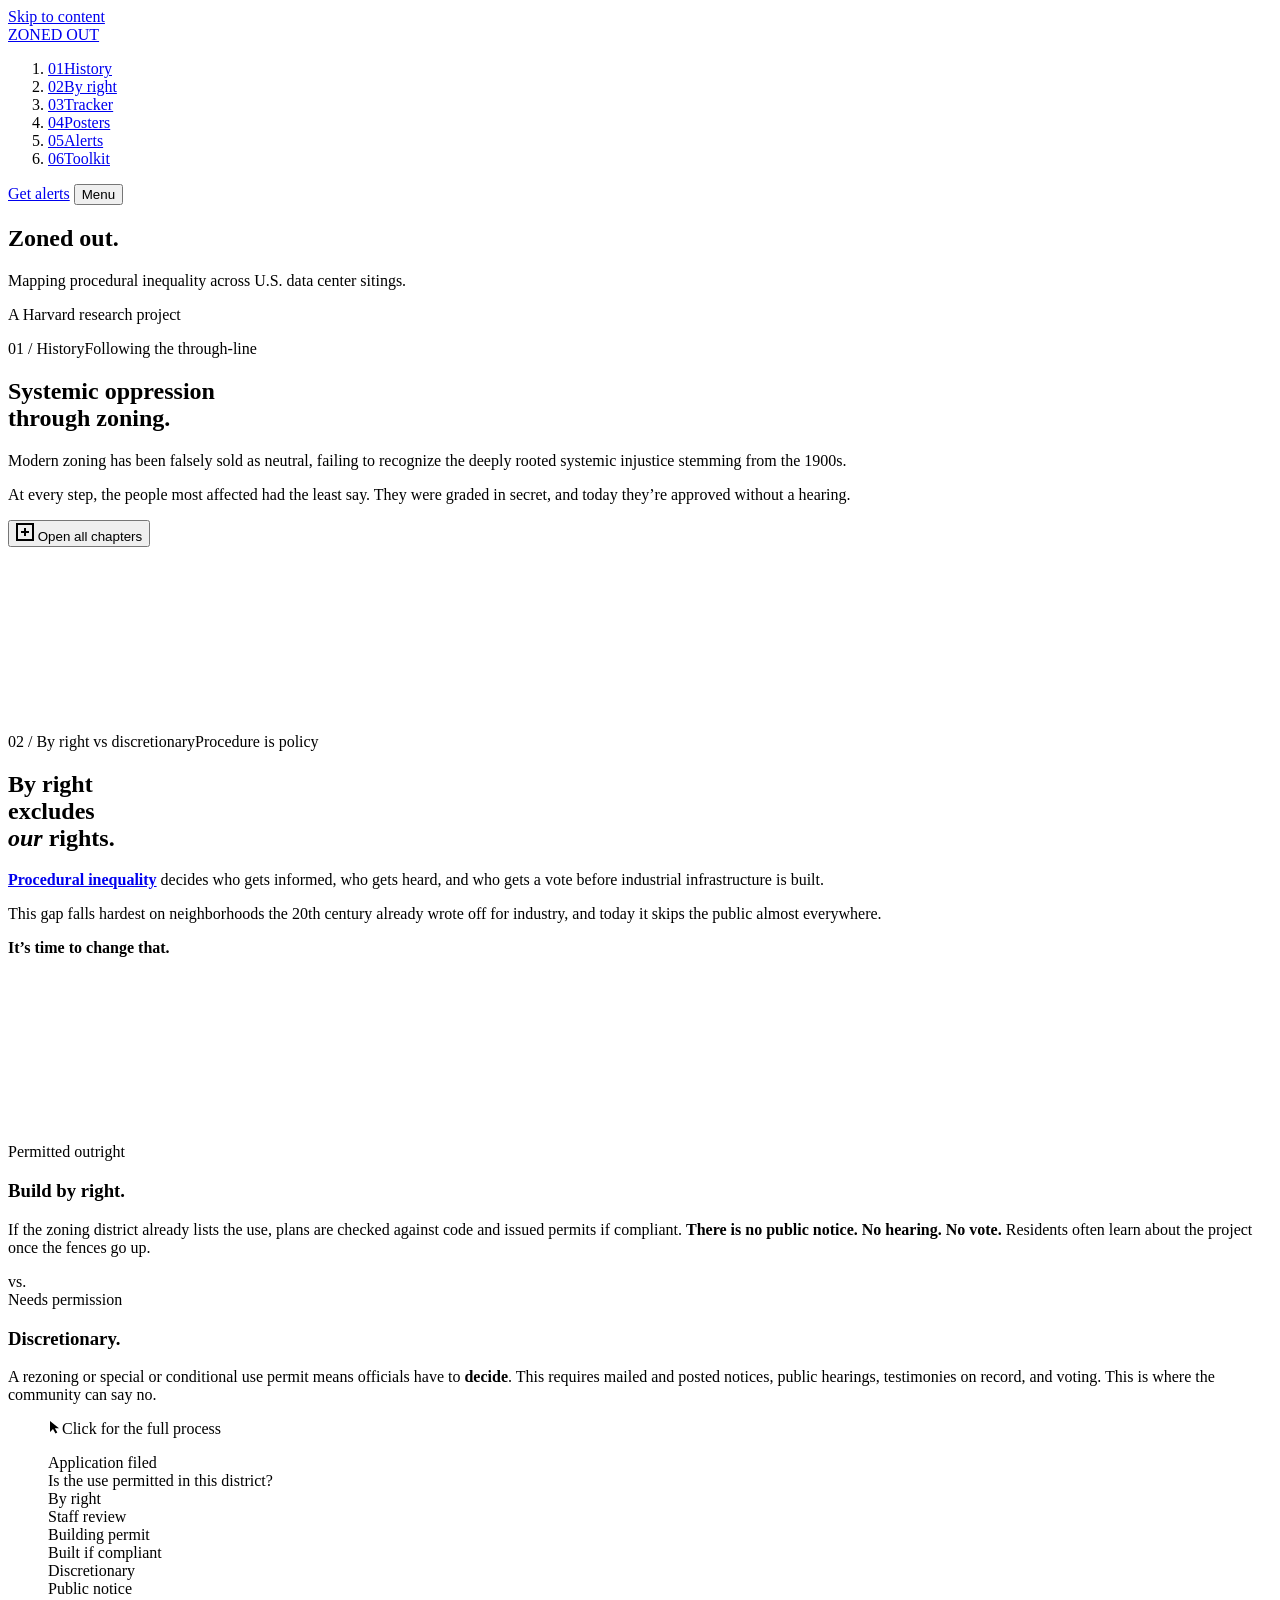
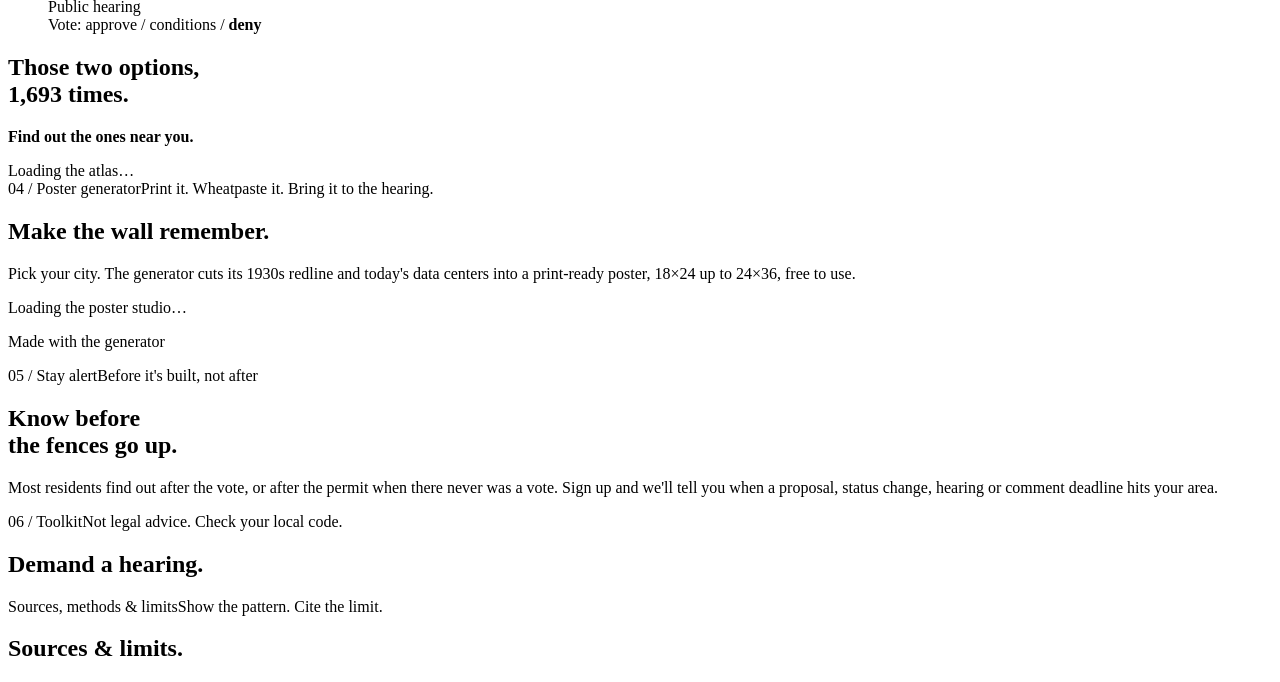
==== index.html @ a3859e64 "Tracker redesign, section 02 diagram, bridge and halftone transitions Co-Authored-By: Claude Opus 5." ====
<!doctype html>
<html lang="en">
<head>
  <meta charset="utf-8" />
  <meta name="viewport" content="width=device-width, initial-scale=1, viewport-fit=cover" />
  <title>Zoned Out</title>
  <meta name="description" content="How segregation-era zoning and redlining set up the neighborhoods now targeted for data centers — and the tools to see proposals early, make posters, get alerts, and demand a public hearing." />
  <meta name="theme-color" content="#11110f" />
  <link rel="icon" href="data:image/svg+xml,%3Csvg xmlns='http://www.w3.org/2000/svg' viewBox='0 0 32 32'%3E%3Crect width='32' height='32' fill='%2311110f'/%3E%3Cpath d='M6 22 L13 9 L19 18 L26 7' stroke='%23e33f25' stroke-width='4' fill='none'/%3E%3C/svg%3E" />
  <link rel="preconnect" href="https://fonts.googleapis.com" />
  <link rel="preconnect" href="https://fonts.gstatic.com" crossorigin />
  <link href="https://fonts.googleapis.com/css2?family=Archivo:wdth,wght@62..125,400..900&family=Archivo+Black&family=IBM+Plex+Mono:wght@400;600&family=Source+Serif+4:ital,opsz,wght@0,8..60,400..700;1,8..60,400..600&display=swap" rel="stylesheet" />
  <link rel="preload" href="/zoned-out/fonts/DirtyStains.ttf" as="font" type="font/ttf" crossorigin />
  <script type="module" crossorigin src="/zoned-out/assets/index-DYOeuRIn.js"></script>
  <link rel="stylesheet" crossorigin href="/zoned-out/assets/index-E0rkdzXY.css">
</head>
<body>
  <a class="skip" href="#main">Skip to content</a>

  <header class="nav" id="nav">
    <div class="wrap">
      <a class="mark" href="#top">ZONED OUT</a>
      <ol id="nav-links">
        <li><a href="#history"><span>01</span>History</a></li>
        <li><a href="#byright"><span>02</span>By right</a></li>
        <li><a href="#tracker"><span>03</span>Tracker</a></li>
        <li><a href="#posters"><span>04</span>Posters</a></li>
        <li><a href="#alerts"><span>05</span>Alerts</a></li>
        <li><a href="#toolkit"><span>06</span>Toolkit</a></li>
      </ol>
      <a class="btn btn-primary btn-sm" href="#alerts">Get alerts</a>
      <button class="btn btn-sm nav-toggle" id="nav-toggle" aria-expanded="false" aria-controls="nav-links">Menu</button>
    </div>
    <div class="progress" id="progress" aria-hidden="true"></div>
  </header>

  <main id="main">

    <!-- ============================================================ 00 COVER -->
    <section id="top" class="cover grain" aria-labelledby="cover-title">
      <div class="cover-collage" id="cover-collage" aria-hidden="true"></div>
      <div class="wrap cover-inner">
        <div class="cover-head">
          <h1 id="cover-title" class="campaign cover-title">Zoned out.</h1>
          <div class="cover-sub">
            <p class="label cover-kicker">Mapping procedural inequality across U.S. data center sitings.</p>
            <p class="label cover-credit">A Harvard research project</p>
          </div>
        </div>
      </div>
    </section>

    <!-- ========================================================== 01 HISTORY -->
    <section id="history" aria-labelledby="history-title">
      <div class="on-ink history-intro block grain">
        <div class="wrap">
          <div class="sec-head"><span class="label">01 / History</span><span class="label">Following the through-line</span></div>
          <div class="grid">
            <h2 id="history-title" class="display d-lg c-7">Systemic oppression<br />through zoning.</h2>
            <div class="c-7 prose history-lede">
              <p>Modern zoning has been falsely sold as neutral, failing to recognize the deeply rooted systemic injustice stemming from the 1900s.</p>
              <p>At every step, the people most affected had the least say. They were graded in secret, and today they’re approved without a hearing.</p>
              <button class="btn btn-acid" id="ch-all" aria-pressed="false">
                <svg class="ch-all-icon" width="18" height="18" viewBox="0 0 18 18" aria-hidden="true"><rect x="1" y="1" width="16" height="16" fill="none" stroke="currentColor" stroke-width="2"/><path class="v" d="M9 5v8" stroke="currentColor" stroke-width="2"/><path d="M5 9h8" stroke="currentColor" stroke-width="2"/></svg>
                <span class="ch-all-label">Open all chapters</span>
              </button>
            </div>
            <figure class="c-5 intro-photo taped" aria-labelledby="intro-photo-cap">
              <span class="clip-print"><canvas aria-hidden="true"></canvas></span>
              <figcaption id="intro-photo-cap"></figcaption>
            </figure>
          </div>
        </div>
      </div>
      <div id="chapters"></div>
    </section>

    <!-- ========================================================= 02 BY RIGHT -->
    <section id="byright" class="on-paper block" aria-labelledby="byright-title">
      <div class="wrap">
        <div class="sec-head"><span class="label">02 / By right vs discretionary</span><span class="label">Procedure is policy</span></div>
        <div class="grid byright-head">
          <div class="c-7 byright-head-text">
            <h2 id="byright-title" class="display d-lg reveal">By right<br />excludes<br /><em class="u-red">our</em> rights.</h2>
            <div class="thesis reveal">
              <p class="lede"><a class="xlink" href="https://en.wikipedia.org/wiki/Environmental_justice#Definitions" target="_blank" rel="noopener"><b>Procedural inequality</b></a> decides who gets informed, who gets heard, and who gets a vote before industrial infrastructure is built.</p>
              <p class="lede">This gap falls hardest on neighborhoods the 20th century already wrote off for industry, and today it skips the public almost everywhere.</p>
              <p class="lede"><b>It’s time to change that.</b></p>
            </div>
          </div>
          <figure class="c-5 intro-photo taped" aria-labelledby="byright-photo-cap">
            <span class="clip-print"><canvas aria-hidden="true"></canvas></span>
            <figcaption id="byright-photo-cap"></figcaption>
          </figure>
        </div>

        <div class="defs">
          <article class="c-6 def reveal">
            <span class="tag solid-red">Permitted outright</span>
            <h3 class="display d-md">Build by right.</h3>
            <p>If the zoning district already lists the use, plans are checked against code and issued permits if compliant. <b>There is no public notice. No hearing. No vote.</b> Residents often learn about the project once the fences go up.</p>
          </article>
          <span class="def-vs" aria-hidden="true">vs.</span>
          <article class="c-6 def reveal">
            <span class="tag solid-cobalt">Needs permission</span>
            <h3 class="display d-md">Discretionary.</h3>
            <p>A rezoning or special or conditional use permit means officials have to <b>decide</b>. This requires mailed and posted notices, public hearings, testimonies on record, and voting. This is where the community can say no.</p>
          </article>
        </div>

        <div class="grid byright-stats" id="byright-stats">
          <!-- filled by sections/byright -->
        </div>

        <figure class="pathway reveal">
          <div class="pathway-flow">
            <p class="pw-hint" aria-hidden="true"><svg width="14" height="14" viewBox="0 0 14 14"><path d="M2 1 L2 12 L5 9 L7.5 13.5 L9.3 12.6 L6.9 8.2 L11 8.2 Z" fill="currentColor"/></svg>Click for the full process</p>
            <div class="pw-node">Application filed</div>
            <div class="pw-arrow" aria-hidden="true"></div>
            <div class="pw-node pw-q">Is the use permitted in this district?</div>
            <div class="pw-split">
              <div class="pw-branch pw-yes" role="button" tabindex="0" data-path="byright" aria-expanded="false" aria-controls="pw-detail">
                <span class="label">By right</span>
                <div class="pw-node">Staff review</div>
                <div class="pw-node">Building permit</div>
                <div class="pw-node">Built if compliant</div>
              </div>
              <div class="pw-branch pw-no" role="button" tabindex="0" data-path="discretionary" aria-expanded="false" aria-controls="pw-detail">
                <span class="label">Discretionary</span>
                <div class="pw-node">Public notice</div>
                <div class="pw-node">Public hearing</div>
                <div class="pw-node">Vote: approve / conditions / <b>deny</b></div>
              </div>
            </div>
          </div>
          <div class="pw-detail" id="pw-detail" aria-live="polite"><div class="pw-detail-inner"></div></div>
        </figure>


      </div>
      <div class="ht-fade" aria-hidden="true"></div>
    </section>

    <!-- ========================================================== 03 TRACKER -->
    <section id="tracker" class="on-ink" aria-labelledby="tracker-title">
      <div class="wrap bridge reveal">
        <h2 id="tracker-title" class="display bridge-line">Those two options,<br /><span class="bridge-n" data-sites-count>1,693</span> times.</h2>
        <p class="bridge-sub"><b>Find out the ones near you.</b></p>
        <span class="bridge-arrow" aria-hidden="true"></span>
      </div>
      <div id="atlas" class="atlas" data-lazy="atlas">
        <div class="atlas-loading label">Loading the atlas…</div>
      </div>
    </section>

    <!-- ========================================================== 04 POSTERS -->
    <section id="posters" class="on-vermilion grain" aria-labelledby="posters-title">
      <div class="wrap block posters-head">
        <div class="sec-head"><span class="label">04 / Poster generator</span><span class="label">Print it. Wheatpaste it. Bring it to the hearing.</span></div>
        <div class="grid">
          <h2 id="posters-title" class="campaign d-camp c-8">Make the wall remember.</h2>
          <p class="c-4 lede">Pick your city. The generator cuts its 1930s redline and today's data centers into a print-ready poster, 18×24 up to 24×36, free to use.</p>
        </div>
      </div>
      <div id="studio" class="studio" data-lazy="posters">
        <div class="wrap label">Loading the poster studio…</div>
      </div>
      <div class="wrap gallery-wrap">
        <p class="label">Made with the generator</p>
        <div class="gallery" id="gallery"></div>
      </div>
    </section>

    <!-- =========================================================== 05 ALERTS -->
    <section id="alerts" class="on-paper block" aria-labelledby="alerts-title">
      <div class="wrap">
        <div class="sec-head"><span class="label">05 / Stay alert</span><span class="label">Before it's built, not after</span></div>
        <div class="grid">
          <h2 id="alerts-title" class="display d-xl c-8">Know before<br />the fences go up.</h2>
          <p class="c-4 lede">Most residents find out after the vote, or after the permit when there never was a vote. Sign up and we'll tell you when a proposal, status change, hearing or comment deadline hits your area.</p>
        </div>
        <div class="grid alerts-grid">
          <div class="c-5">
            <form id="alert-form" class="alert-form" novalidate aria-labelledby="alert-form-title"></form>
          </div>
          <div class="c-7">
            <div id="watch" class="watch"></div>
          </div>
        </div>
      </div>
    </section>

    <!-- ========================================================== 06 TOOLKIT -->
    <section id="toolkit" class="on-ink block grain" aria-labelledby="toolkit-title">
      <div class="wrap">
        <div class="sec-head"><span class="label">06 / Toolkit</span><span class="label">Not legal advice. Check your local code.</span></div>
        <h2 id="toolkit-title" class="display d-xl">Demand a hearing.</h2>
        <div id="toolkit-body"></div>
      </div>
    </section>

  </main>

  <!-- ============================================================= SOURCES -->
  <footer id="sources" class="on-paper block sources" aria-labelledby="sources-title">
    <div class="wrap">
      <div class="sec-head"><span class="label">Sources, methods &amp; limits</span><span class="label">Show the pattern. Cite the limit.</span></div>
      <h2 id="sources-title" class="display d-lg">Sources &amp; limits.</h2>
      <div id="sources-body"></div>
    </div>
  </footer>

</body>
</html>
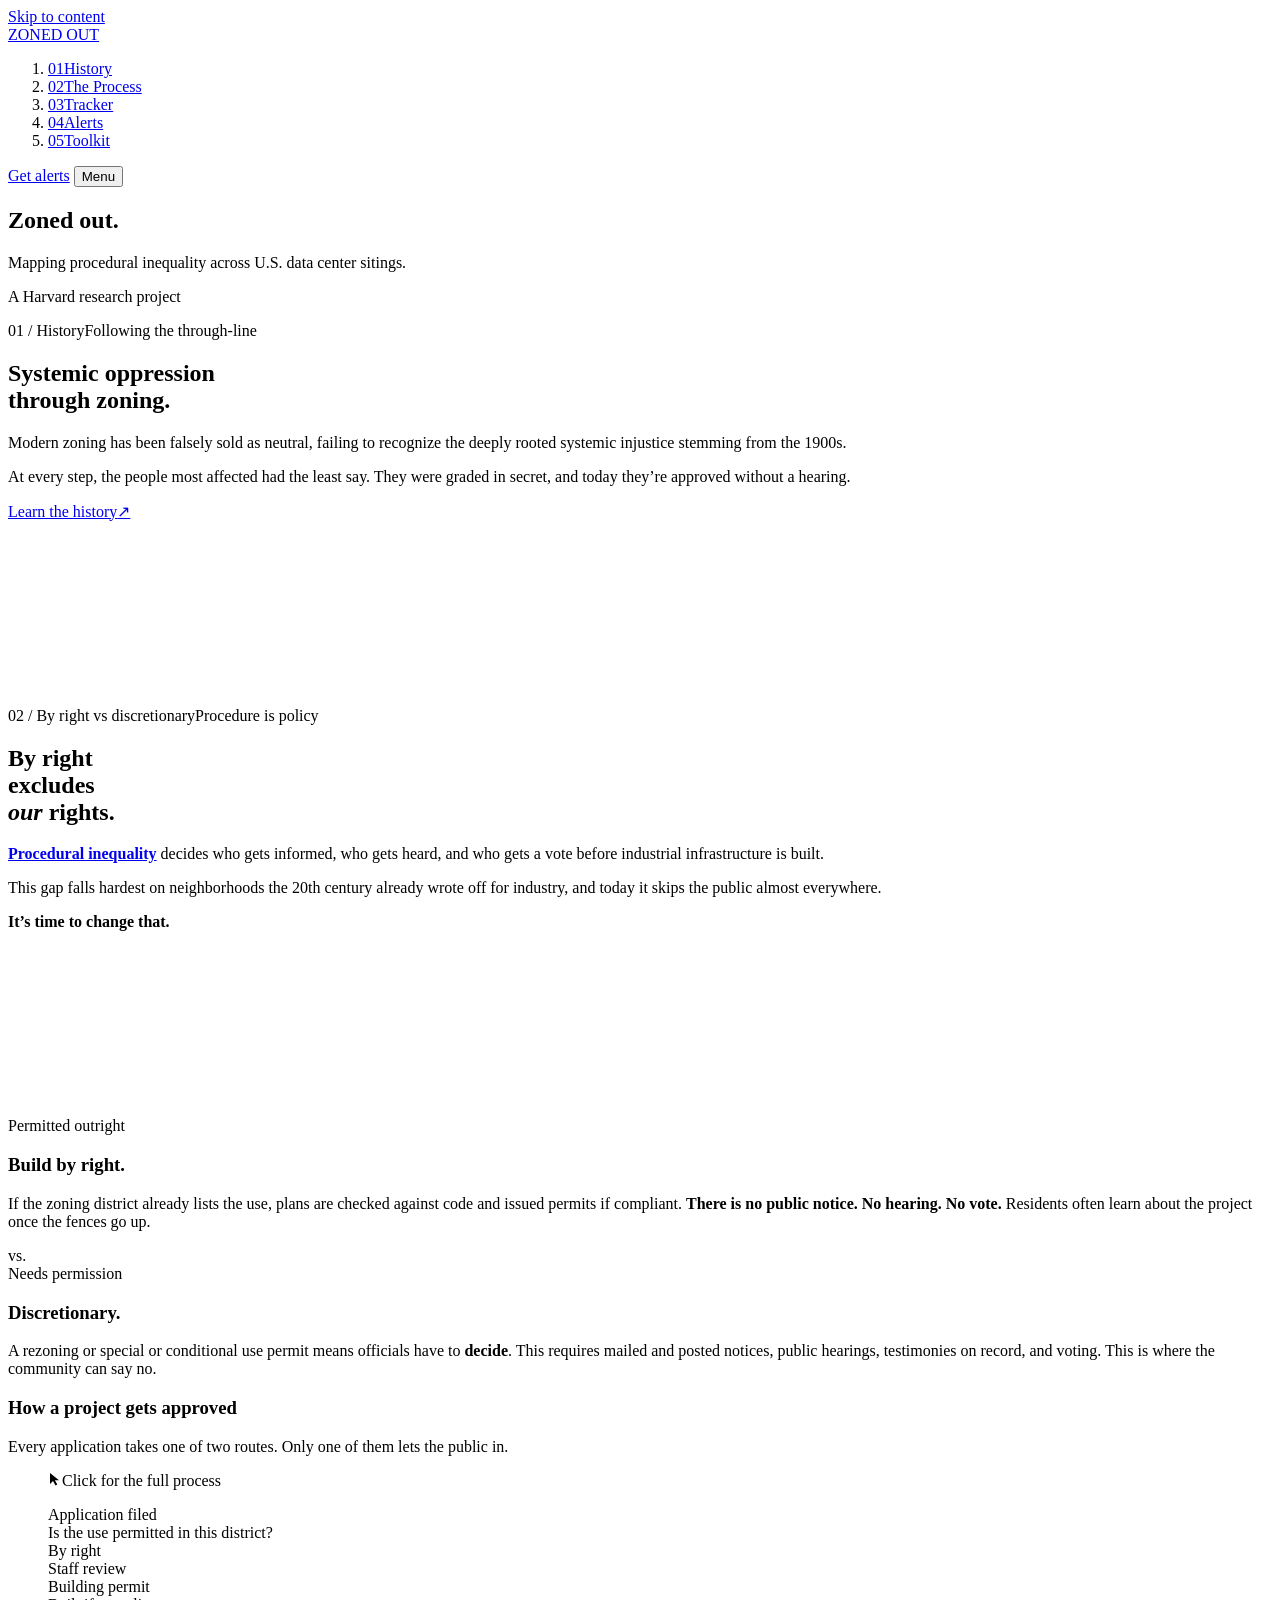
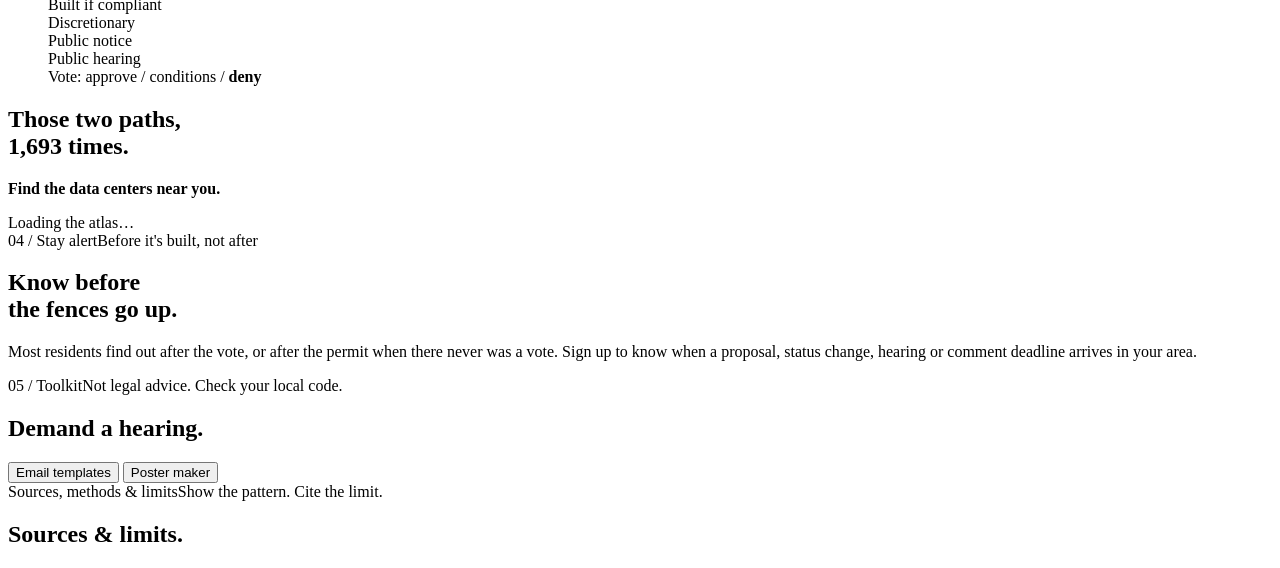
==== commit 0b851092: "History page, merged tracker marks, Voices clips, toolkit and alerts redesign Co-Authored-By: Claude" ====
--- a/index.html
+++ b/index.html
@@ -11,8 +11,10 @@
   <link rel="preconnect" href="https://fonts.gstatic.com" crossorigin />
   <link href="https://fonts.googleapis.com/css2?family=Archivo:wdth,wght@62..125,400..900&family=Archivo+Black&family=IBM+Plex+Mono:wght@400;600&family=Source+Serif+4:ital,opsz,wght@0,8..60,400..700;1,8..60,400..600&display=swap" rel="stylesheet" />
   <link rel="preload" href="/zoned-out/fonts/DirtyStains.ttf" as="font" type="font/ttf" crossorigin />
-  <script type="module" crossorigin src="/zoned-out/assets/index-DYOeuRIn.js"></script>
-  <link rel="stylesheet" crossorigin href="/zoned-out/assets/index-E0rkdzXY.css">
+  <script type="module" crossorigin src="/zoned-out/assets/main-DTeBxp67.js"></script>
+  <link rel="modulepreload" crossorigin href="/zoned-out/assets/sections-0dlh3HCY.js">
+  <link rel="modulepreload" crossorigin href="/zoned-out/assets/reveal-BGnDgJKr.js">
+  <link rel="stylesheet" crossorigin href="/zoned-out/assets/sections-DNt6pcZ4.css">
 </head>
 <body>
   <a class="skip" href="#main">Skip to content</a>
@@ -21,14 +23,13 @@
     <div class="wrap">
       <a class="mark" href="#top">ZONED OUT</a>
       <ol id="nav-links">
-        <li><a href="#history"><span>01</span>History</a></li>
-        <li><a href="#byright"><span>02</span>By right</a></li>
+        <li><a href="history.html" data-spy="history"><span>01</span>History</a></li>
+        <li><a href="#byright"><span>02</span>The Process</a></li>
         <li><a href="#tracker"><span>03</span>Tracker</a></li>
-        <li><a href="#posters"><span>04</span>Posters</a></li>
-        <li><a href="#alerts"><span>05</span>Alerts</a></li>
-        <li><a href="#toolkit"><span>06</span>Toolkit</a></li>
+        <li><a href="#alerts"><span>04</span>Alerts</a></li>
+        <li><a href="#toolkit"><span>05</span>Toolkit</a></li>
       </ol>
-      <a class="btn btn-primary btn-sm" href="#alerts">Get alerts</a>
+      <a class="btn btn-primary btn-sm" href="#alerts" data-open-alerts>Get alerts</a>
       <button class="btn btn-sm nav-toggle" id="nav-toggle" aria-expanded="false" aria-controls="nav-links">Menu</button>
     </div>
     <div class="progress" id="progress" aria-hidden="true"></div>
@@ -60,10 +61,7 @@
             <div class="c-7 prose history-lede">
               <p>Modern zoning has been falsely sold as neutral, failing to recognize the deeply rooted systemic injustice stemming from the 1900s.</p>
               <p>At every step, the people most affected had the least say. They were graded in secret, and today they’re approved without a hearing.</p>
-              <button class="btn btn-acid" id="ch-all" aria-pressed="false">
-                <svg class="ch-all-icon" width="18" height="18" viewBox="0 0 18 18" aria-hidden="true"><rect x="1" y="1" width="16" height="16" fill="none" stroke="currentColor" stroke-width="2"/><path class="v" d="M9 5v8" stroke="currentColor" stroke-width="2"/><path d="M5 9h8" stroke="currentColor" stroke-width="2"/></svg>
-                <span class="ch-all-label">Open all chapters</span>
-              </button>
+<a class="btn btn-acid hist-cta" href="history.html">Learn the history<span class="hist-arrow" aria-hidden="true">↗</span></a>
             </div>
             <figure class="c-5 intro-photo taped" aria-labelledby="intro-photo-cap">
               <span class="clip-print"><canvas aria-hidden="true"></canvas></span>
@@ -72,7 +70,6 @@
           </div>
         </div>
       </div>
-      <div id="chapters"></div>
     </section>
 
     <!-- ========================================================= 02 BY RIGHT -->
@@ -108,10 +105,11 @@
           </article>
         </div>
 
-        <div class="grid byright-stats" id="byright-stats">
-          <!-- filled by sections/byright -->
-        </div>
-
+
+        <header class="pw-head reveal">
+          <h3 class="pw-sticker">How a project gets approved</h3>
+          <p class="lede">Every application takes one of two routes. Only one of them lets the public in.</p>
+        </header>
         <figure class="pathway reveal">
           <div class="pathway-flow">
             <p class="pw-hint" aria-hidden="true"><svg width="14" height="14" viewBox="0 0 14 14"><path d="M2 1 L2 12 L5 9 L7.5 13.5 L9.3 12.6 L6.9 8.2 L11 8.2 Z" fill="currentColor"/></svg>Click for the full process</p>
@@ -136,6 +134,10 @@
           <div class="pw-detail" id="pw-detail" aria-live="polite"><div class="pw-detail-inner"></div></div>
         </figure>
 
+        <div class="grid byright-stats" id="byright-stats">
+          <!-- filled by sections/byright -->
+        </div>
+
 
       </div>
       <div class="ht-fade" aria-hidden="true"></div>
@@ -144,8 +146,8 @@
     <!-- ========================================================== 03 TRACKER -->
     <section id="tracker" class="on-ink" aria-labelledby="tracker-title">
       <div class="wrap bridge reveal">
-        <h2 id="tracker-title" class="display bridge-line">Those two options,<br /><span class="bridge-n" data-sites-count>1,693</span> times.</h2>
-        <p class="bridge-sub"><b>Find out the ones near you.</b></p>
+        <h2 id="tracker-title" class="display bridge-line">Those two paths,<br /><span class="bridge-n" data-sites-count>1,693</span> times.</h2>
+        <p class="bridge-sub"><b>Find the data centers near you.</b></p>
         <span class="bridge-arrow" aria-hidden="true"></span>
       </div>
       <div id="atlas" class="atlas" data-lazy="atlas">
@@ -153,50 +155,54 @@
       </div>
     </section>
 
-    <!-- ========================================================== 04 POSTERS -->
-    <section id="posters" class="on-vermilion grain" aria-labelledby="posters-title">
-      <div class="wrap block posters-head">
-        <div class="sec-head"><span class="label">04 / Poster generator</span><span class="label">Print it. Wheatpaste it. Bring it to the hearing.</span></div>
-        <div class="grid">
-          <h2 id="posters-title" class="campaign d-camp c-8">Make the wall remember.</h2>
-          <p class="c-4 lede">Pick your city. The generator cuts its 1930s redline and today's data centers into a print-ready poster, 18×24 up to 24×36, free to use.</p>
-        </div>
-      </div>
-      <div id="studio" class="studio" data-lazy="posters">
-        <div class="wrap label">Loading the poster studio…</div>
-      </div>
-      <div class="wrap gallery-wrap">
-        <p class="label">Made with the generator</p>
-        <div class="gallery" id="gallery"></div>
-      </div>
-    </section>
-
-    <!-- =========================================================== 05 ALERTS -->
+    <!-- =========================================================== 04 ALERTS -->
     <section id="alerts" class="on-paper block" aria-labelledby="alerts-title">
       <div class="wrap">
-        <div class="sec-head"><span class="label">05 / Stay alert</span><span class="label">Before it's built, not after</span></div>
+        <div class="sec-head"><span class="label">04 / Stay alert</span><span class="label">Before it's built, not after</span></div>
         <div class="grid">
-          <h2 id="alerts-title" class="display d-xl c-8">Know before<br />the fences go up.</h2>
-          <p class="c-4 lede">Most residents find out after the vote, or after the permit when there never was a vote. Sign up and we'll tell you when a proposal, status change, hearing or comment deadline hits your area.</p>
-        </div>
-        <div class="grid alerts-grid">
-          <div class="c-5">
-            <form id="alert-form" class="alert-form" novalidate aria-labelledby="alert-form-title"></form>
-          </div>
-          <div class="c-7">
-            <div id="watch" class="watch"></div>
-          </div>
-        </div>
-      </div>
-    </section>
-
-    <!-- ========================================================== 06 TOOLKIT -->
+          <h2 id="alerts-title" class="display d-lg c-7">Know before<br />the fences go up.</h2>
+          <p class="c-5 lede alerts-lede">Most residents find out after the vote, or after the permit when there never was a vote. Sign up to know when a proposal, status change, hearing or comment deadline arrives in your area.</p>
+        </div>
+        <div class="alerts-grid">
+          <div id="watch" class="watch"></div>
+        </div>
+        <!-- Contact details only come up when someone asks for alerts. -->
+        <dialog id="alert-dialog" class="alert-dialog" aria-labelledby="alert-form-title">
+          <button type="button" class="dlg-close" data-close-alerts aria-label="Close">×</button>
+          <form id="alert-form" class="alert-form" novalidate></form>
+        </dialog>
+      </div>
+    </section>
+
+    <!-- ========================================================== 05 TOOLKIT -->
     <section id="toolkit" class="on-ink block grain" aria-labelledby="toolkit-title">
       <div class="wrap">
-        <div class="sec-head"><span class="label">06 / Toolkit</span><span class="label">Not legal advice. Check your local code.</span></div>
+        <div class="sec-head"><span class="label">05 / Toolkit</span><span class="label">Not legal advice. Check your local code.</span></div>
         <h2 id="toolkit-title" class="display d-xl">Demand a hearing.</h2>
         <div id="toolkit-body"></div>
-      </div>
+        <div class="tk-switch" role="tablist" aria-label="Toolkit">
+          <button role="tab" id="tk-tab-templates" data-tk="templates" aria-selected="true" aria-controls="tk-templates">Email templates</button>
+          <button role="tab" id="tk-tab-poster" data-tk="poster" aria-selected="false" aria-controls="posters">Poster maker</button>
+        </div>
+        <div id="tk-templates" role="tabpanel" aria-labelledby="tk-tab-templates"></div>
+      </div>
+    <!-- ------------------------------------------- 05b TOOLKIT: POSTERS -->
+      <section id="posters" class="on-vermilion grain" aria-labelledby="posters-title" role="tabpanel" hidden>
+        <div class="wrap block posters-head">
+          <div class="sec-head"><span class="label">05 / Toolkit / Poster generator</span><span class="label">Print it. Wheatpaste it. Bring it to the hearing.</span></div>
+          <div class="grid">
+            <h2 id="posters-title" class="campaign d-camp c-8">Make the wall remember.</h2>
+            <p class="c-4 lede">Pick your city. The generator cuts its 1930s redline and today's data centers into a print-ready poster, 18×24 up to 24×36, free to use.</p>
+          </div>
+        </div>
+        <div id="studio" class="studio" data-lazy="posters">
+          <div class="wrap label">Loading the poster studio…</div>
+        </div>
+        <div class="wrap gallery-wrap">
+          <p class="label">Made with the generator</p>
+          <div class="gallery" id="gallery"></div>
+        </div>
+      </section>
     </section>
 
   </main>
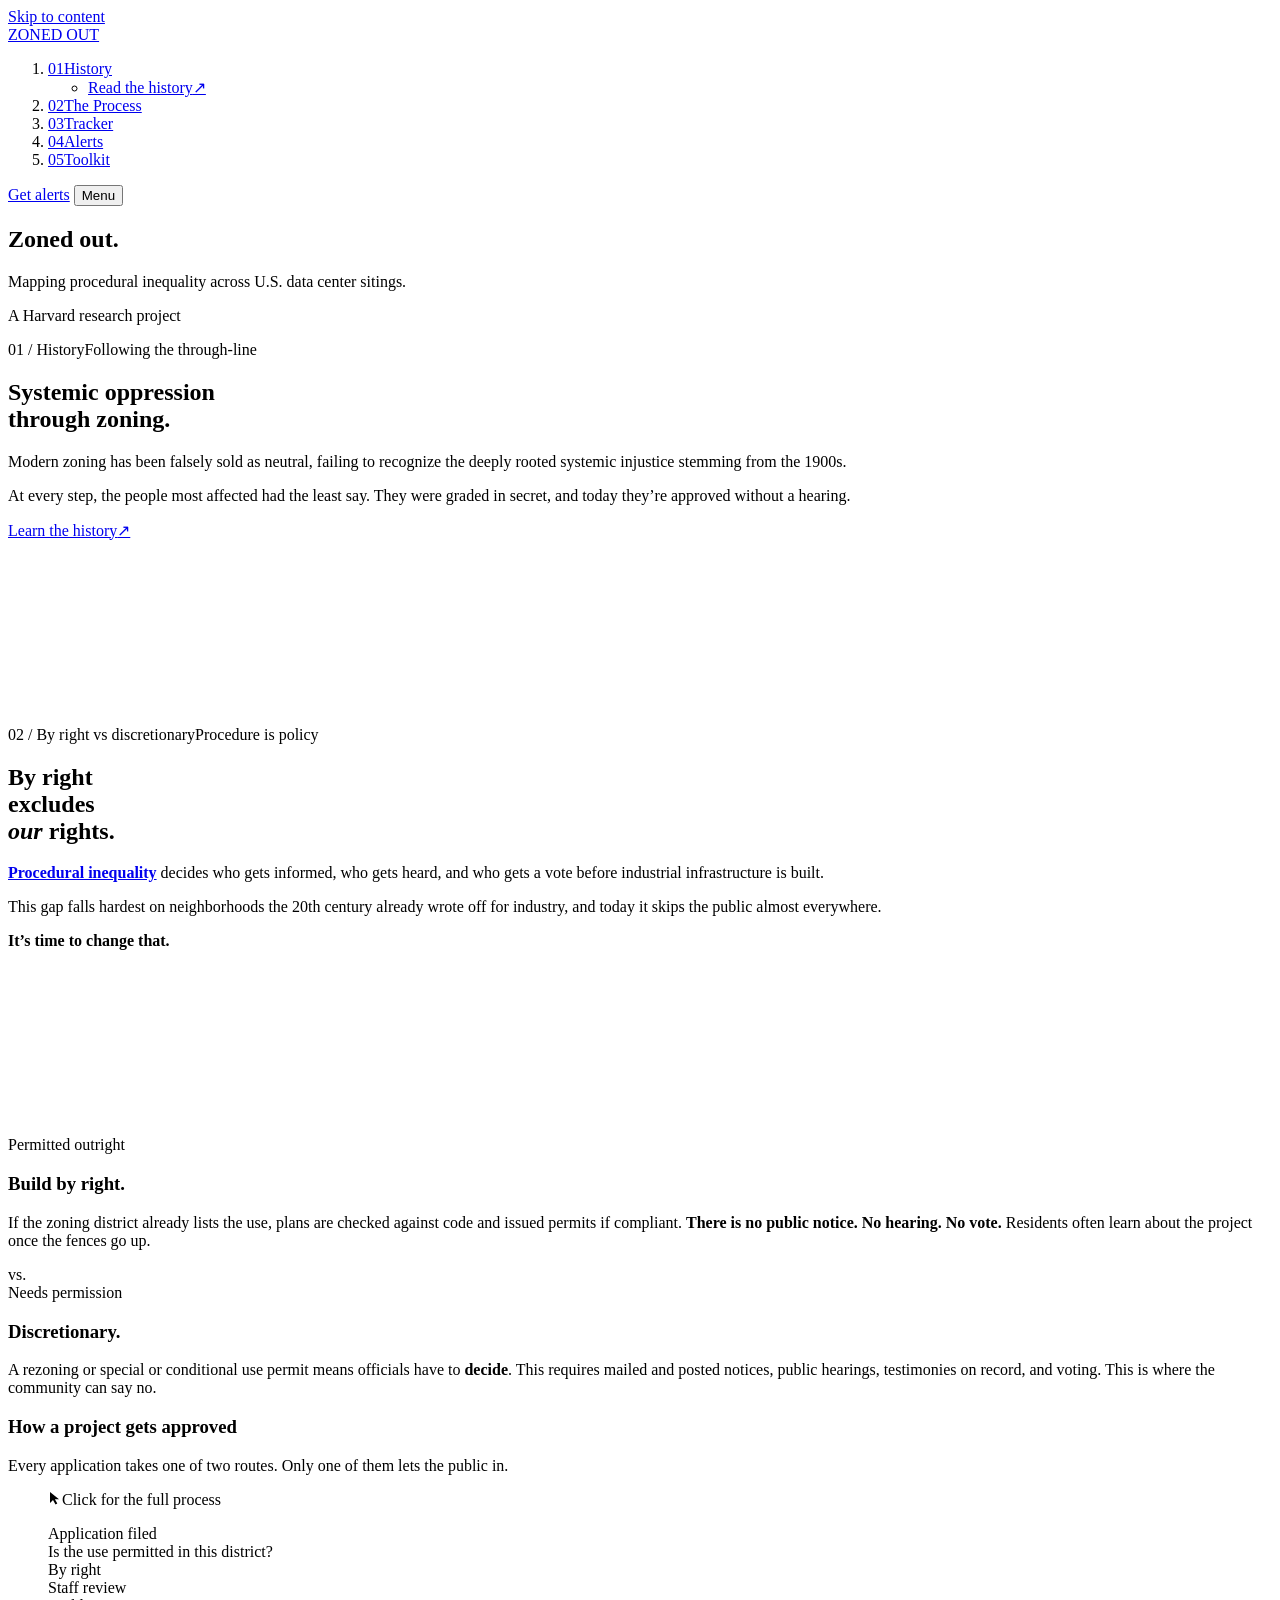
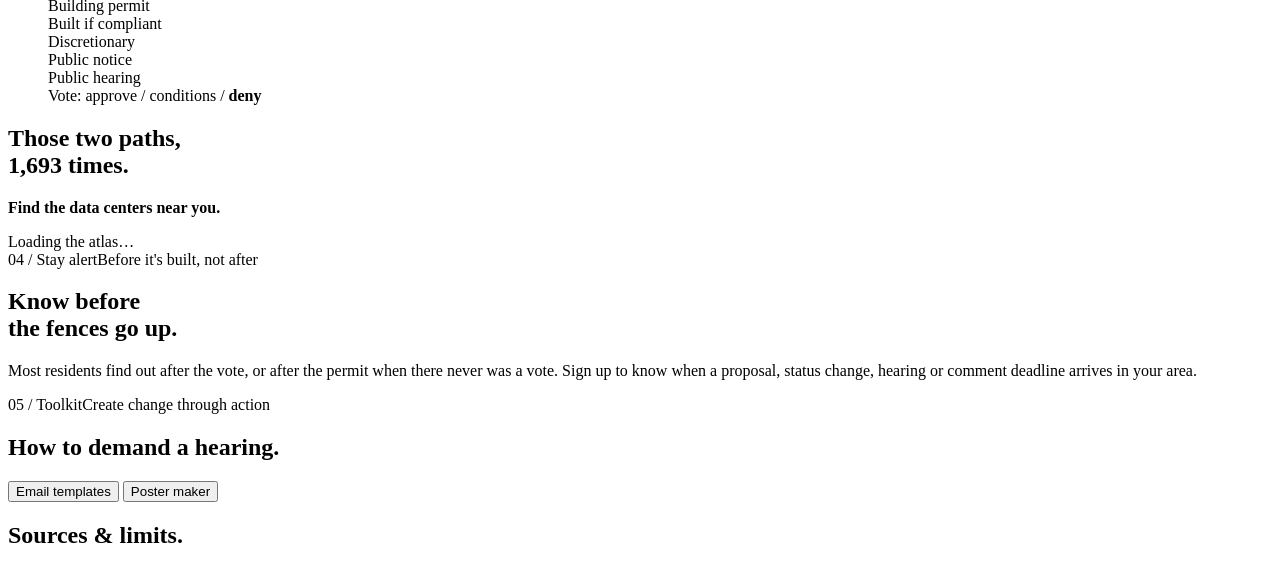
==== commit c8e02c49: "Real watch-list logistics, coded-site fix, toolkit and sources redesign, History nav dropdown Co-Aut" ====
--- a/index.html
+++ b/index.html
@@ -11,10 +11,10 @@
   <link rel="preconnect" href="https://fonts.gstatic.com" crossorigin />
   <link href="https://fonts.googleapis.com/css2?family=Archivo:wdth,wght@62..125,400..900&family=Archivo+Black&family=IBM+Plex+Mono:wght@400;600&family=Source+Serif+4:ital,opsz,wght@0,8..60,400..700;1,8..60,400..600&display=swap" rel="stylesheet" />
   <link rel="preload" href="/zoned-out/fonts/DirtyStains.ttf" as="font" type="font/ttf" crossorigin />
-  <script type="module" crossorigin src="/zoned-out/assets/main-DTeBxp67.js"></script>
-  <link rel="modulepreload" crossorigin href="/zoned-out/assets/sections-0dlh3HCY.js">
+  <script type="module" crossorigin src="/zoned-out/assets/main-DC05Kwo4.js"></script>
+  <link rel="modulepreload" crossorigin href="/zoned-out/assets/sections-xZ48GWw_.js">
   <link rel="modulepreload" crossorigin href="/zoned-out/assets/reveal-BGnDgJKr.js">
-  <link rel="stylesheet" crossorigin href="/zoned-out/assets/sections-DNt6pcZ4.css">
+  <link rel="stylesheet" crossorigin href="/zoned-out/assets/sections-B9hmfcwh.css">
 </head>
 <body>
   <a class="skip" href="#main">Skip to content</a>
@@ -23,7 +23,9 @@
     <div class="wrap">
       <a class="mark" href="#top">ZONED OUT</a>
       <ol id="nav-links">
-        <li><a href="history.html" data-spy="history"><span>01</span>History</a></li>
+        <li class="has-sub"><a href="#history"><span>01</span>History</a>
+          <ul class="nav-sub"><li><a href="history.html">Read the history<span class="nav-sub-arrow" aria-hidden="true">↗</span></a></li></ul>
+        </li>
         <li><a href="#byright"><span>02</span>The Process</a></li>
         <li><a href="#tracker"><span>03</span>Tracker</a></li>
         <li><a href="#alerts"><span>04</span>Alerts</a></li>
@@ -177,8 +179,8 @@
     <!-- ========================================================== 05 TOOLKIT -->
     <section id="toolkit" class="on-ink block grain" aria-labelledby="toolkit-title">
       <div class="wrap">
-        <div class="sec-head"><span class="label">05 / Toolkit</span><span class="label">Not legal advice. Check your local code.</span></div>
-        <h2 id="toolkit-title" class="display d-xl">Demand a hearing.</h2>
+        <div class="sec-head"><span class="label">05 / Toolkit</span><span class="label">Create change through action</span></div>
+        <h2 id="toolkit-title" class="display d-lg">How to demand a hearing.</h2>
         <div id="toolkit-body"></div>
         <div class="tk-switch" role="tablist" aria-label="Toolkit">
           <button role="tab" id="tk-tab-templates" data-tk="templates" aria-selected="true" aria-controls="tk-templates">Email templates</button>
@@ -189,7 +191,6 @@
     <!-- ------------------------------------------- 05b TOOLKIT: POSTERS -->
       <section id="posters" class="on-vermilion grain" aria-labelledby="posters-title" role="tabpanel" hidden>
         <div class="wrap block posters-head">
-          <div class="sec-head"><span class="label">05 / Toolkit / Poster generator</span><span class="label">Print it. Wheatpaste it. Bring it to the hearing.</span></div>
           <div class="grid">
             <h2 id="posters-title" class="campaign d-camp c-8">Make the wall remember.</h2>
             <p class="c-4 lede">Pick your city. The generator cuts its 1930s redline and today's data centers into a print-ready poster, 18×24 up to 24×36, free to use.</p>
@@ -210,7 +211,6 @@
   <!-- ============================================================= SOURCES -->
   <footer id="sources" class="on-paper block sources" aria-labelledby="sources-title">
     <div class="wrap">
-      <div class="sec-head"><span class="label">Sources, methods &amp; limits</span><span class="label">Show the pattern. Cite the limit.</span></div>
       <h2 id="sources-title" class="display d-lg">Sources &amp; limits.</h2>
       <div id="sources-body"></div>
     </div>
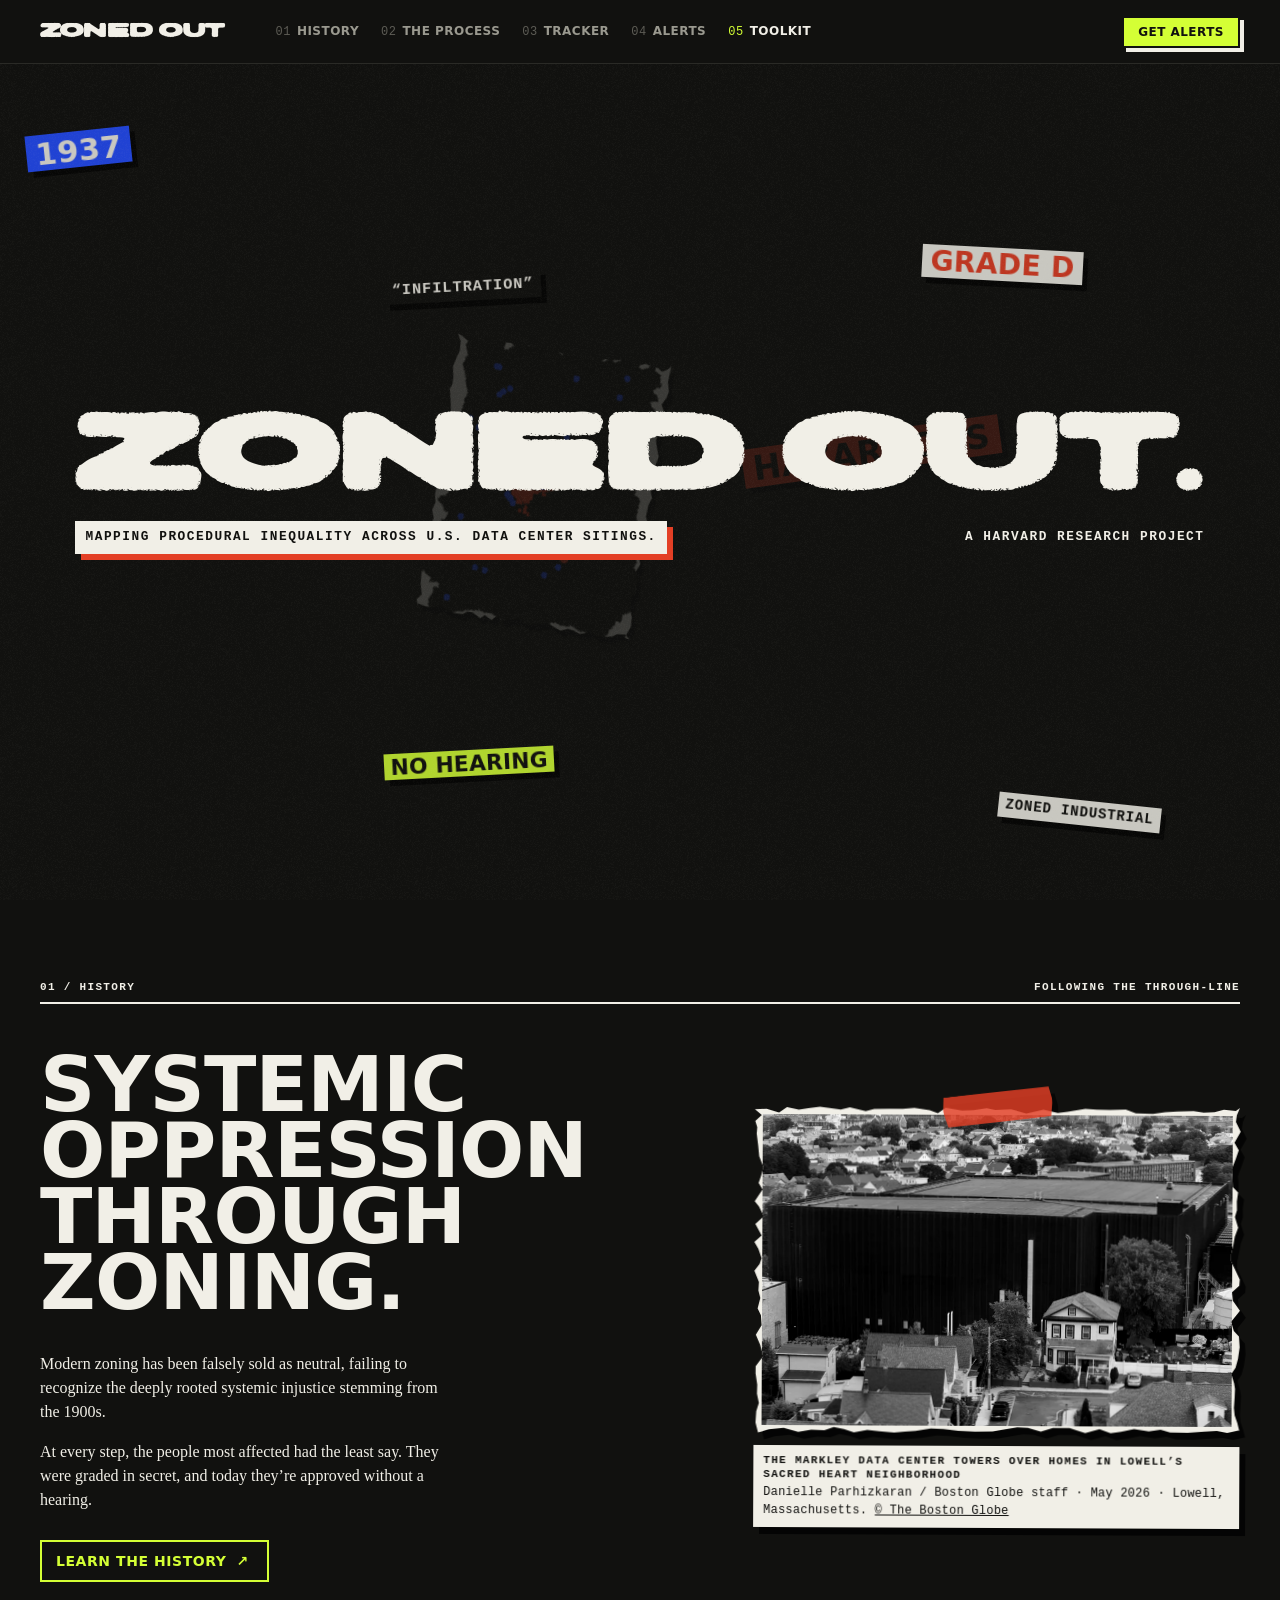
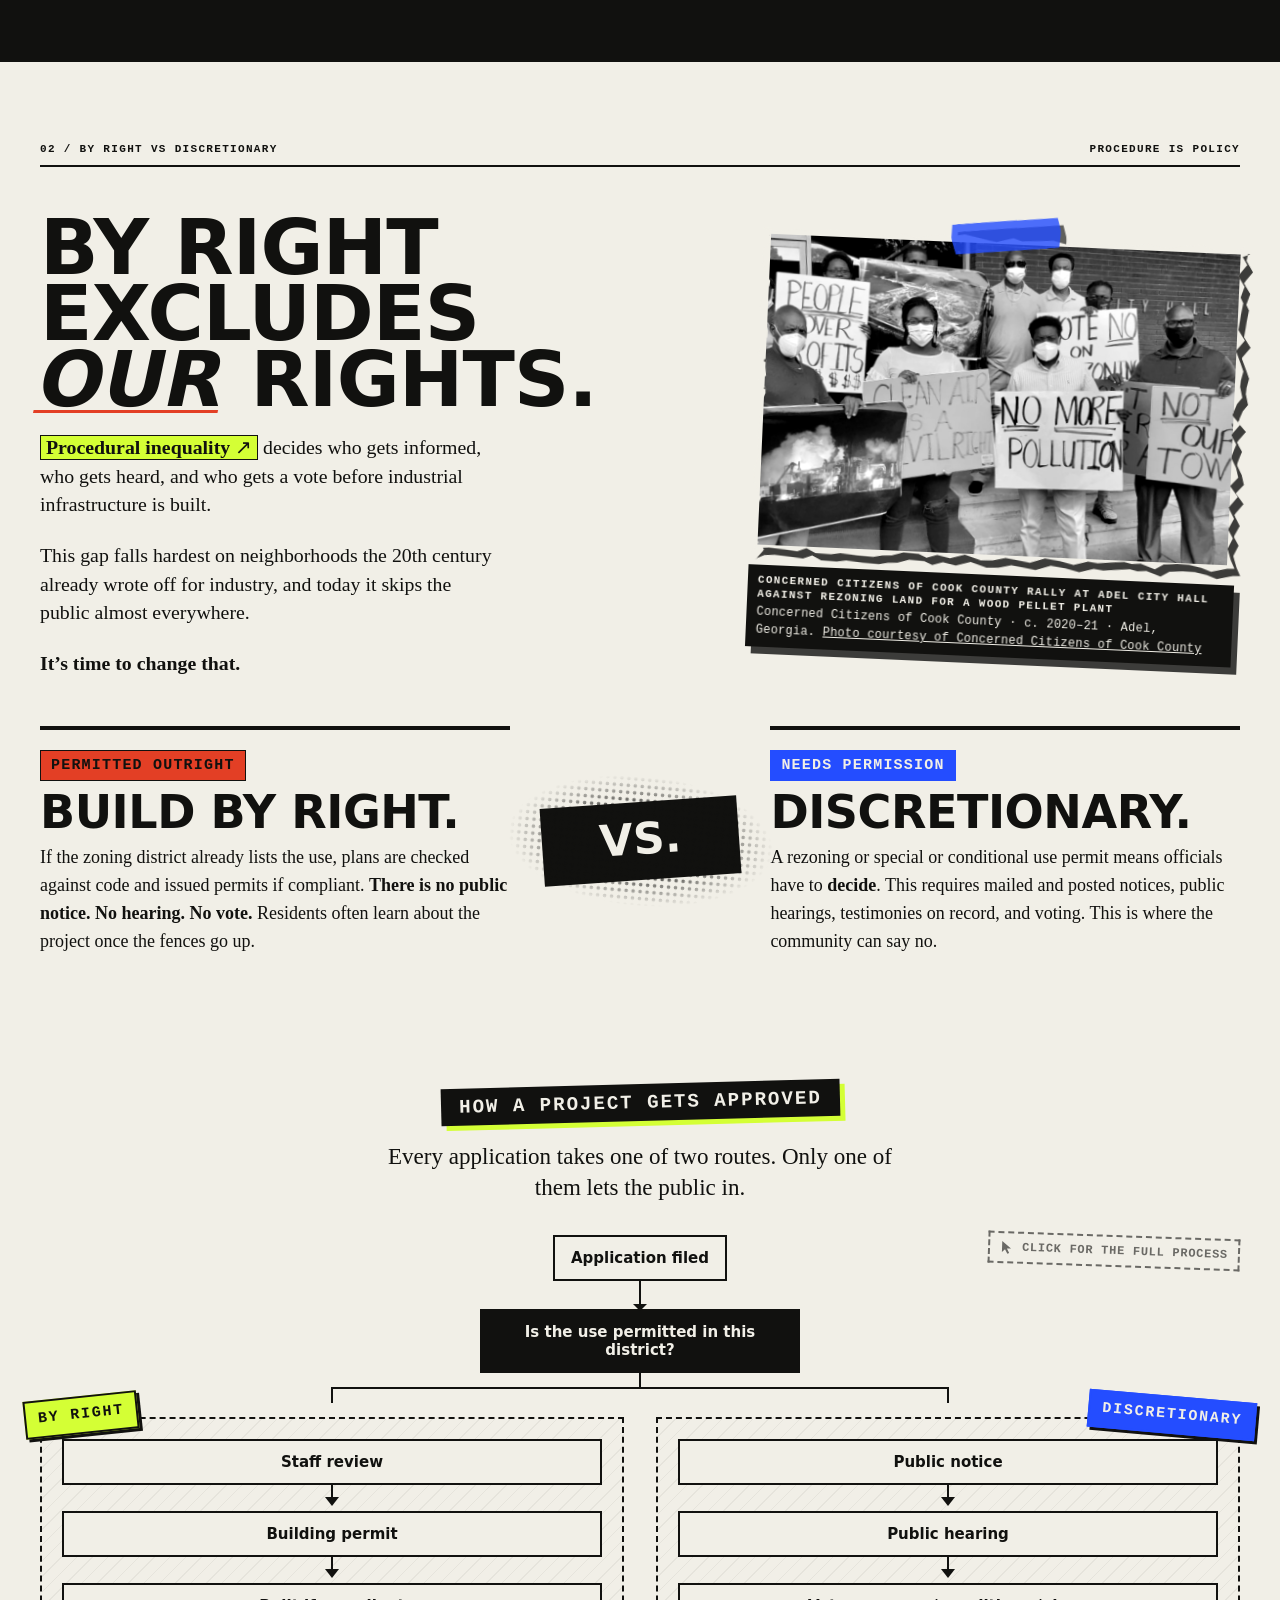
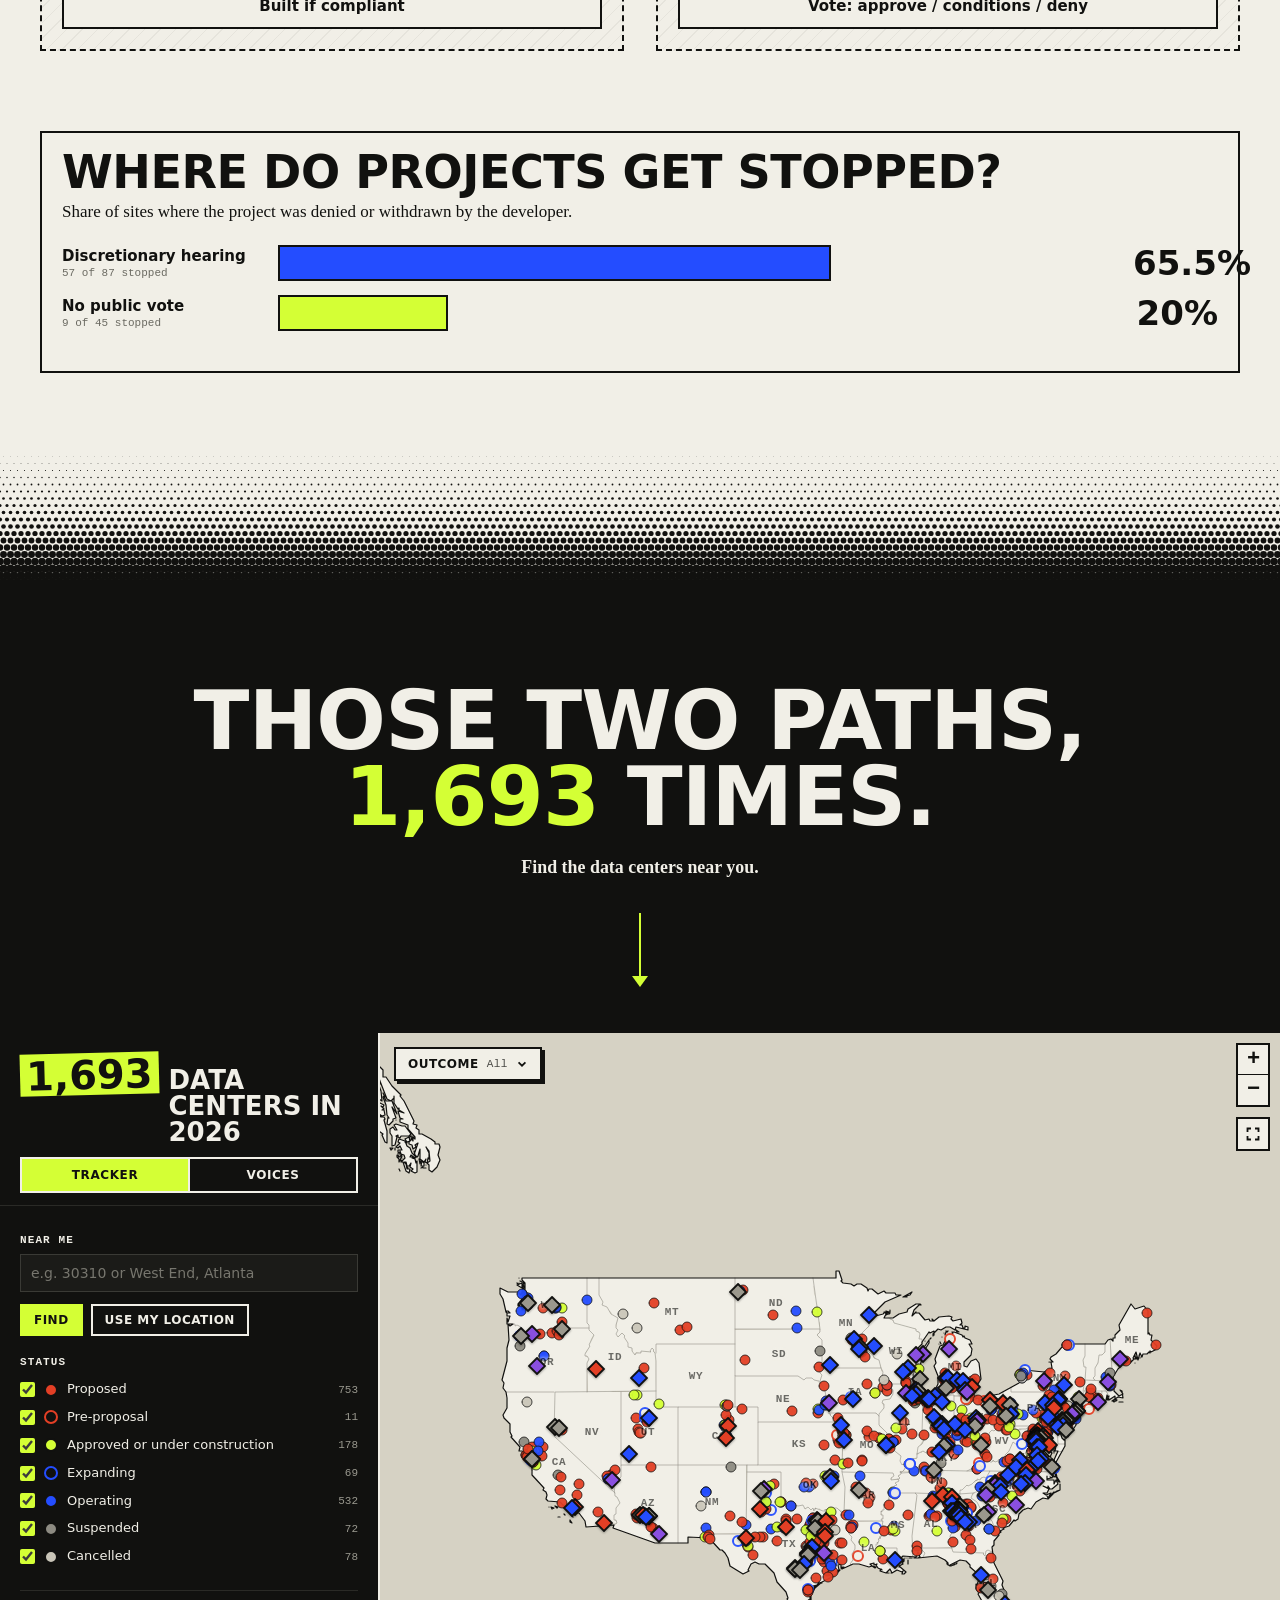
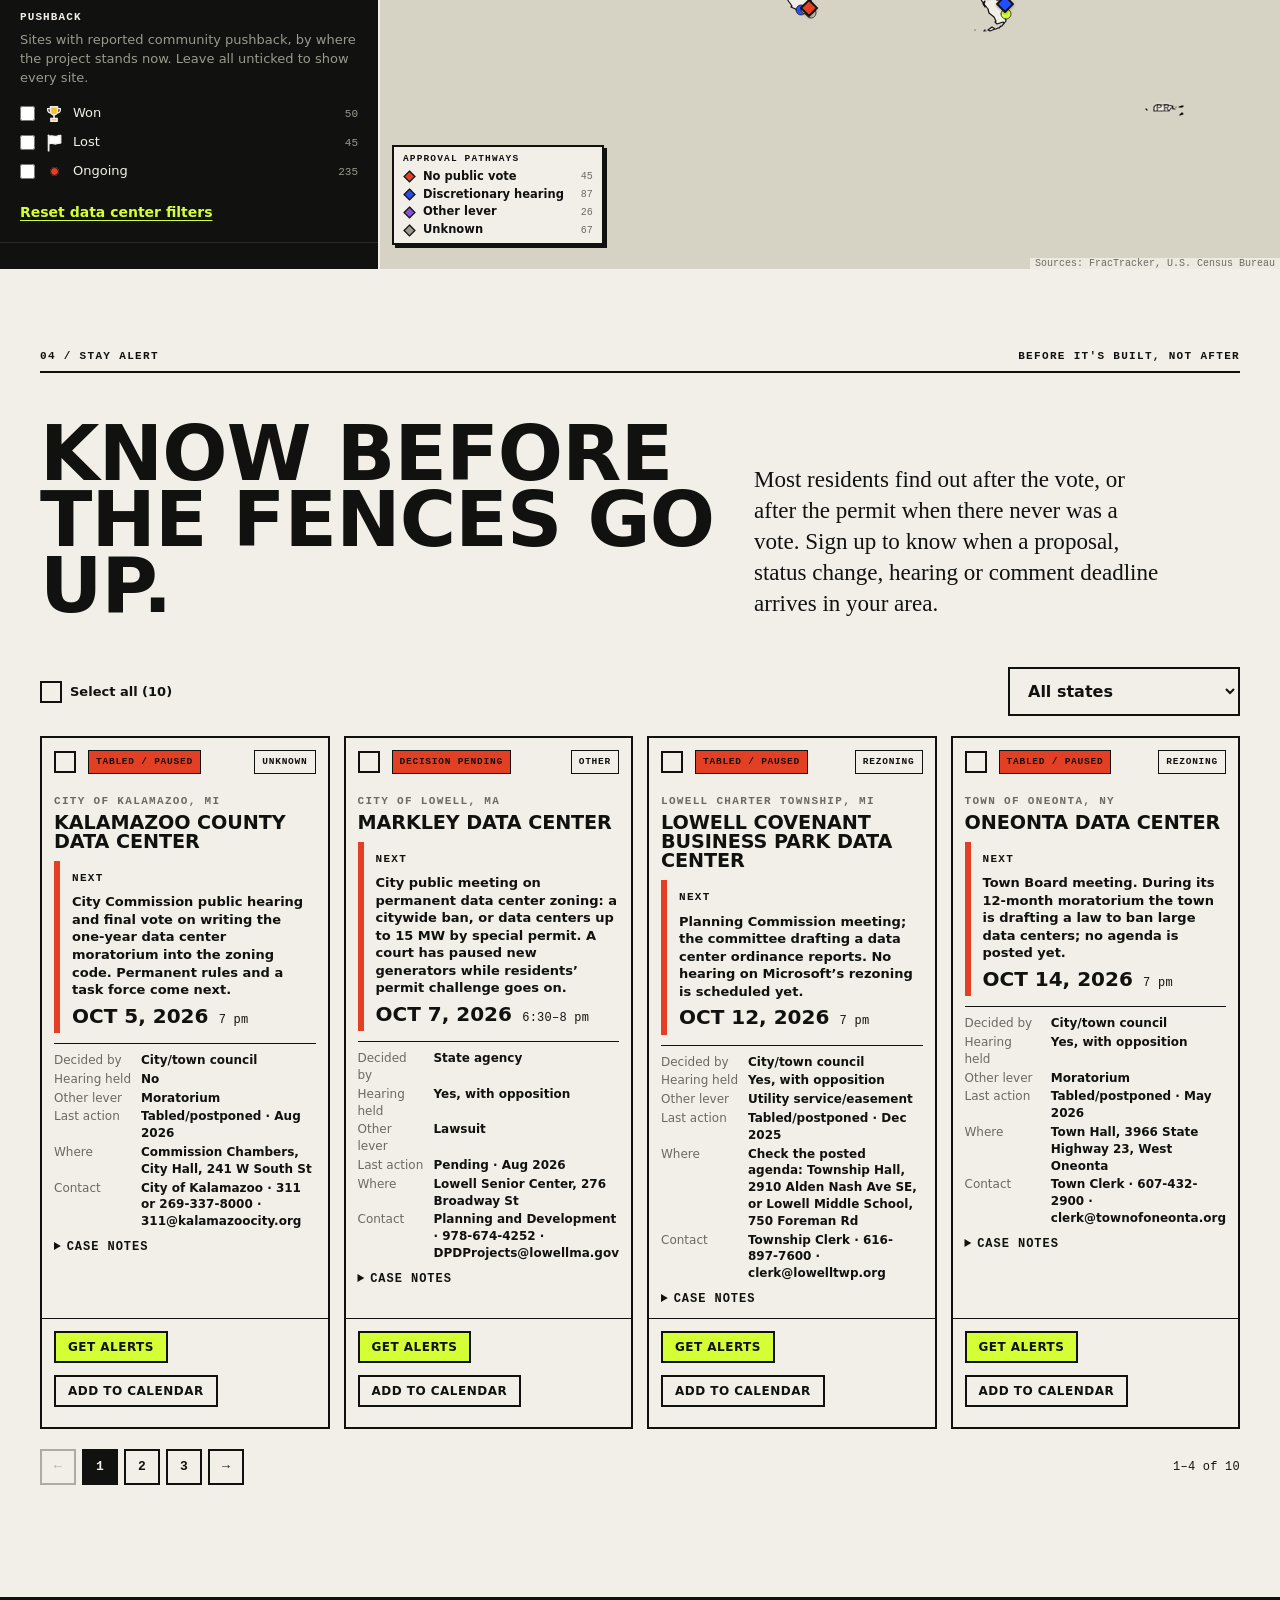
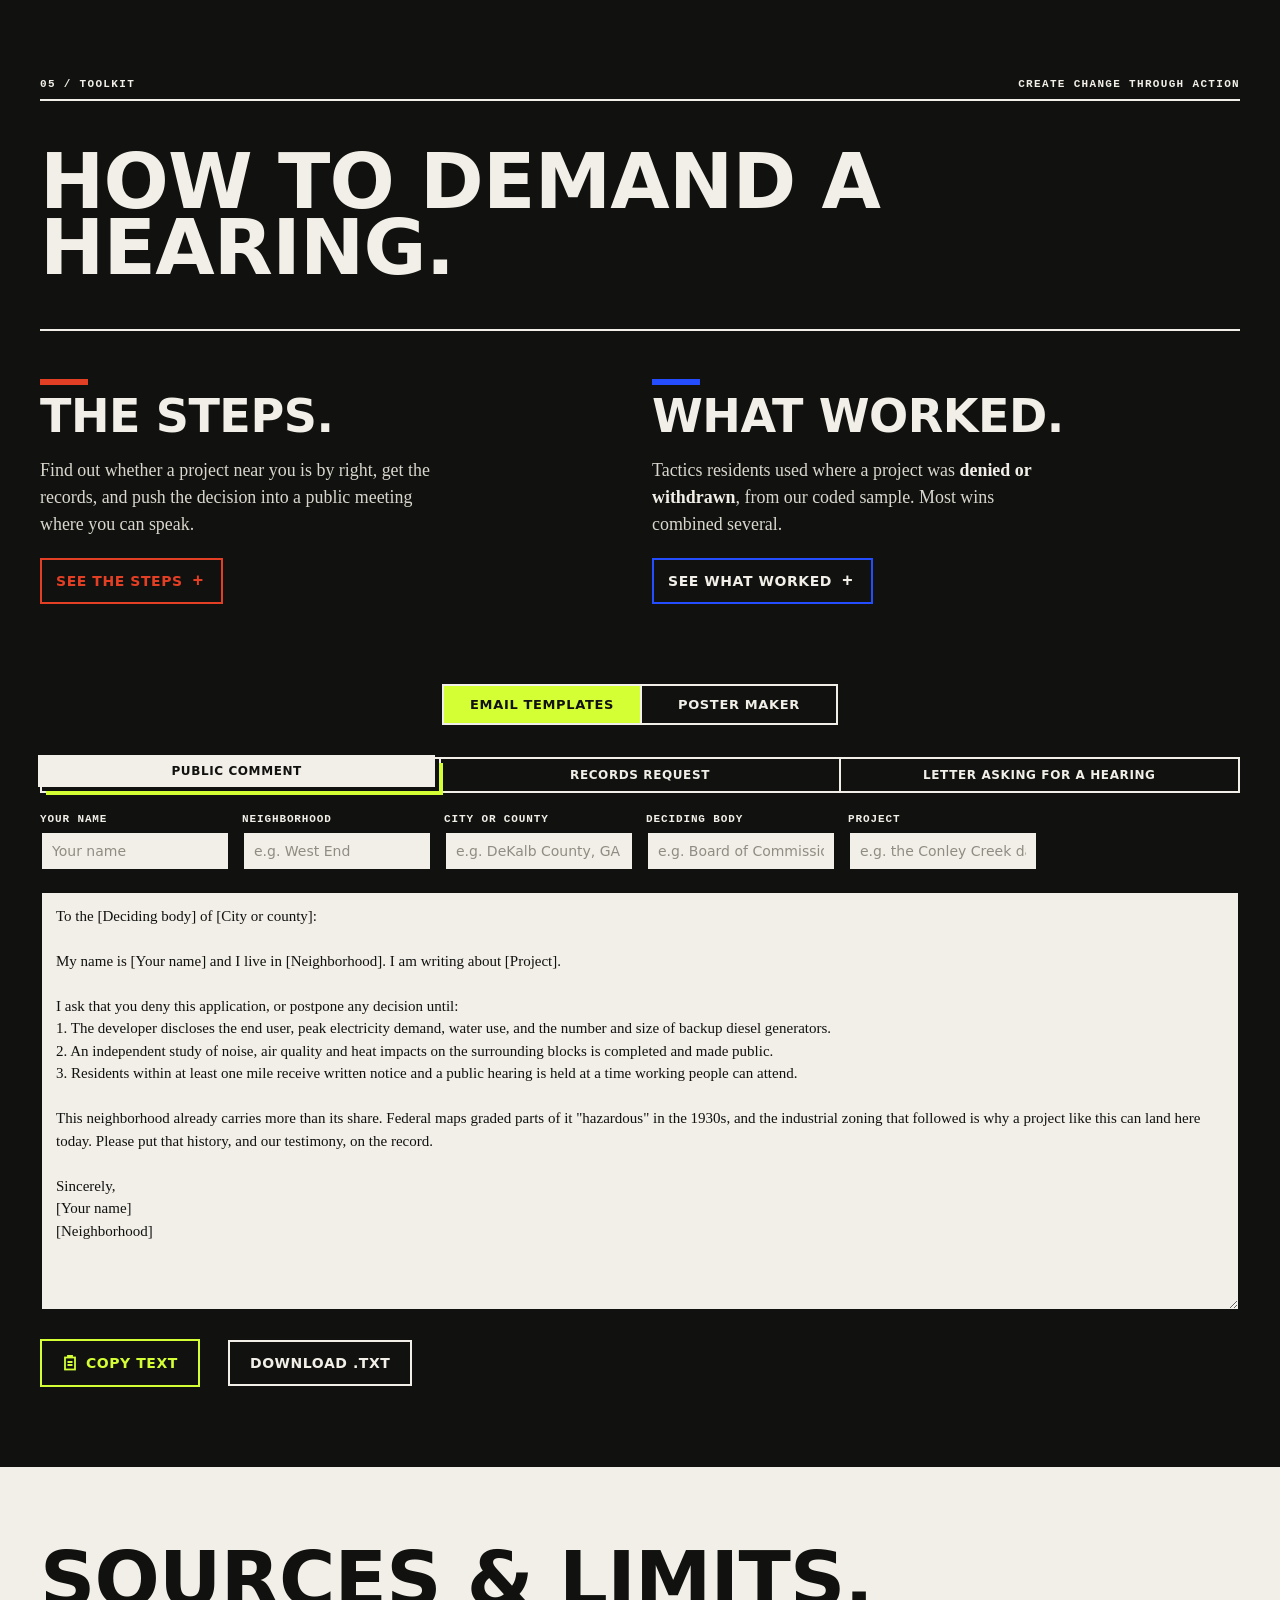
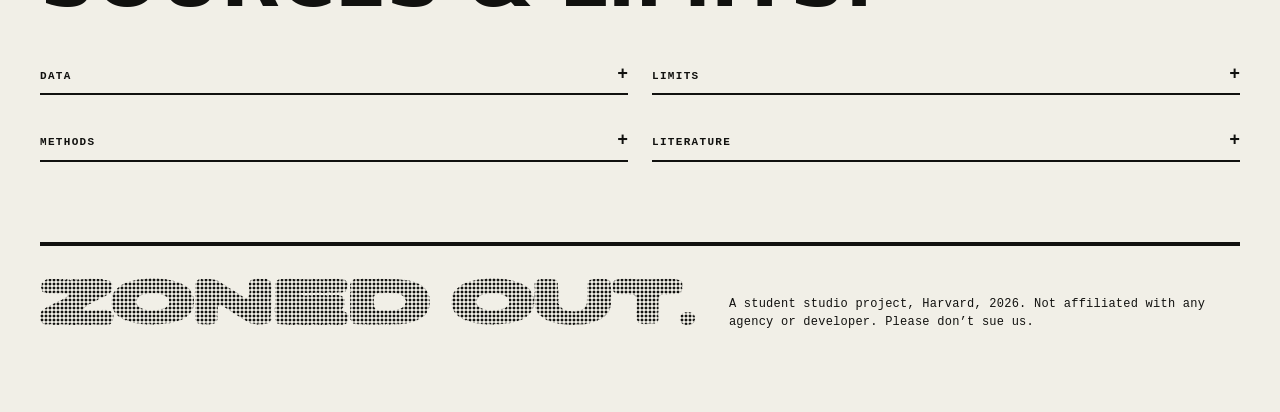
==== commit 31b73eed: "Serve from zonedout.us: root base path and CNAME Co-Authored-By: Claude Opus 5.5 <noreply@anthropic." ====
--- a/index.html
+++ b/index.html
@@ -10,11 +10,11 @@
   <link rel="preconnect" href="https://fonts.googleapis.com" />
   <link rel="preconnect" href="https://fonts.gstatic.com" crossorigin />
   <link href="https://fonts.googleapis.com/css2?family=Archivo:wdth,wght@62..125,400..900&family=Archivo+Black&family=IBM+Plex+Mono:wght@400;600&family=Source+Serif+4:ital,opsz,wght@0,8..60,400..700;1,8..60,400..600&display=swap" rel="stylesheet" />
-  <link rel="preload" href="/zoned-out/fonts/DirtyStains.ttf" as="font" type="font/ttf" crossorigin />
-  <script type="module" crossorigin src="/zoned-out/assets/main-DC05Kwo4.js"></script>
-  <link rel="modulepreload" crossorigin href="/zoned-out/assets/sections-xZ48GWw_.js">
-  <link rel="modulepreload" crossorigin href="/zoned-out/assets/reveal-BGnDgJKr.js">
-  <link rel="stylesheet" crossorigin href="/zoned-out/assets/sections-B9hmfcwh.css">
+  <link rel="preload" href="/fonts/DirtyStains.ttf" as="font" type="font/ttf" crossorigin />
+  <script type="module" crossorigin src="/assets/main-OFcjTt49.js"></script>
+  <link rel="modulepreload" crossorigin href="/assets/sections-DCWMnVgR.js">
+  <link rel="modulepreload" crossorigin href="/assets/reveal-BGnDgJKr.js">
+  <link rel="stylesheet" crossorigin href="/assets/sections-B3e599IQ.css">
 </head>
 <body>
   <a class="skip" href="#main">Skip to content</a>
@@ -189,11 +189,11 @@
         <div id="tk-templates" role="tabpanel" aria-labelledby="tk-tab-templates"></div>
       </div>
     <!-- ------------------------------------------- 05b TOOLKIT: POSTERS -->
-      <section id="posters" class="on-vermilion grain" aria-labelledby="posters-title" role="tabpanel" hidden>
+      <section id="posters" class="on-ink grain" aria-labelledby="posters-title" role="tabpanel" hidden>
         <div class="wrap block posters-head">
           <div class="grid">
-            <h2 id="posters-title" class="campaign d-camp c-8">Make the wall remember.</h2>
-            <p class="c-4 lede">Pick your city. The generator cuts its 1930s redline and today's data centers into a print-ready poster, 18×24 up to 24×36, free to use.</p>
+            <h2 id="posters-title" class="display d-lg c-7">Evidence can’t<br />be ignored.</h2>
+            <p class="c-5 lede posters-lede">Put your city’s map and its data center projects on a ready-to-print poster. Demand your right to be heard.</p>
           </div>
         </div>
         <div id="studio" class="studio" data-lazy="posters">
--- a/assets/sections-B3e599IQ.css
+++ b/assets/sections-B3e599IQ.css
@@ -0,0 +1 @@
+@font-face{font-family:DirtyStains;src:url(/fonts/DirtyStains.ttf) format("truetype");font-display:swap}:root{--ink: #11110f;--paper: #f1efe7;--vermilion: #e33f25;--cobalt: #244dff;--acid: #d4ff35;--ink-2: #1b1b18;--ink-3: #2a2a26;--paper-2: #e6e3d8;--paper-3: #d6d2c4;--muted: #6b6a62;--muted-on-ink: #9a998f;--vermilion-text: #b52a14;--holc-a: #7a9a6a;--holc-b: #7fa3ad;--holc-c: #d8c457;--holc-d: var(--vermilion);--f-display: "Archivo", "Arial Narrow", system-ui, sans-serif;--f-campaign: "DirtyStains", "Archivo", sans-serif;--f-serif: "Source Serif 4", Georgia, "Times New Roman", serif;--f-ui: "Archivo", system-ui, -apple-system, "Segoe UI", sans-serif;--f-mono: "IBM Plex Mono", ui-monospace, "SF Mono", Menlo, monospace;--s-2xs: 4px;--s-xs: 8px;--s-sm: 12px;--s-md: 20px;--s-lg: 32px;--s-xl: 48px;--s-2xl: 80px;--s-3xl: 128px;--margin: 40px;--gutter: 24px;--maxw: 1440px;--b1: 1px solid currentColor;--b2: 2px solid currentColor;--b4: 4px solid currentColor;--offset: 8px 8px 0 var(--ink);--nav-h: 64px;--ease: cubic-bezier(.2, .7, .1, 1)}@media(max-width:760px){:root{--margin: 16px;--gutter: 16px}}*,*:before,*:after{box-sizing:border-box}html{scroll-behavior:smooth;scroll-padding-top:var(--nav-h);-webkit-text-size-adjust:100%}@media(prefers-reduced-motion:reduce){html{scroll-behavior:auto}*,*:before,*:after{animation-duration:.001ms!important;transition-duration:.001ms!important}}body{margin:0;background:var(--paper);color:var(--ink);font:400 17px/1.55 var(--f-serif);font-optical-sizing:auto;text-rendering:optimizeLegibility;overflow-x:hidden}img,canvas,svg,video{display:block;max-width:100%}a{color:inherit}button,input,select,textarea{font:inherit;color:inherit}:focus-visible{outline:3px solid var(--acid);outline-offset:2px;box-shadow:0 0 0 5px var(--ink)}.skip{position:absolute;left:8px;top:-60px;z-index:2000;background:var(--acid);color:var(--ink);padding:10px 14px;font:700 14px var(--f-ui)}.skip:focus{top:8px}.sr-only{position:absolute!important;width:1px;height:1px;padding:0;margin:-1px;overflow:hidden;clip:rect(0 0 0 0);white-space:nowrap;border:0}.wrap{max-width:var(--maxw);margin:0 auto;padding:0 var(--margin)}.grid{display:grid;grid-template-columns:repeat(12,minmax(0,1fr));gap:var(--gutter)}.c-3{grid-column:span 3}.c-4{grid-column:span 4}.c-5{grid-column:span 5}.c-6{grid-column:span 6}.c-7{grid-column:span 7}.c-8{grid-column:span 8}.c-12{grid-column:1 / -1}@media(max-width:960px){.grid>[class*=c-]{grid-column:1 / -1}}section{position:relative}.block{padding-block:var(--s-2xl)}.on-ink{background:var(--ink);color:var(--paper)}.on-paper{background:var(--paper);color:var(--ink)}.on-vermilion{background:var(--vermilion);color:var(--ink)}.on-cobalt{background:var(--cobalt);color:var(--paper)}.on-acid{background:var(--acid);color:var(--ink)}.display{font-family:var(--f-display);font-weight:900;font-stretch:62%;text-transform:uppercase;line-height:.86;letter-spacing:-.01em;margin:0}.d-xxl{font-size:clamp(64px,13vw,220px)}.d-xl{font-size:clamp(52px,9vw,150px)}.d-lg{font-size:clamp(40px,6vw,96px)}.d-md{font-size:clamp(30px,3.6vw,56px)}.d-sm{font-size:clamp(22px,2.2vw,32px);line-height:.95}.campaign{font-family:var(--f-campaign);font-weight:400;text-transform:uppercase;line-height:.9;letter-spacing:.01em}.lede{font:400 clamp(20px,1.8vw,26px)/1.35 var(--f-serif);margin:0;max-width:36ch}.prose p{margin:0 0 1em;max-width:62ch}.prose p:last-child{margin-bottom:0}.label{font:600 11px/1.3 var(--f-mono);letter-spacing:.12em;text-transform:uppercase}.meta{font:400 12px/1.5 var(--f-mono);letter-spacing:.02em}.muted{color:var(--muted)}.on-ink .muted{color:var(--muted-on-ink)}.num{font-variant-numeric:tabular-nums}mark,.hl{background:linear-gradient(transparent 12%,var(--acid) 12%,var(--acid) 88%,transparent 88%);color:var(--ink);padding:0 .12em}.u-red{text-decoration:underline;text-decoration-color:var(--vermilion);text-decoration-thickness:3px;text-underline-offset:4px}.cover.grain:after{content:"";position:absolute;inset:0;pointer-events:none;z-index:1;background:url(/textures/grain-light.png) repeat 0 0 / 256px 256px;opacity:.2}#posters.grain:after{content:"";position:absolute;inset:0;pointer-events:none;z-index:1;background:url(/textures/grain-light.png) repeat 0 0 / 256px 256px;opacity:.15}.grain>*{position:relative;z-index:2}.reveal{opacity:0;transform:translateY(18px);transition:opacity .7s var(--ease),transform .7s var(--ease)}.reveal.in{opacity:1;transform:none}.wipe{clip-path:inset(0 100% 0 0);transition:clip-path 1s var(--ease)}.wipe.in{clip-path:inset(0 0 0 0)}@media(prefers-reduced-motion:reduce){.reveal,.wipe{opacity:1;transform:none;clip-path:none}}.d-camp{font-size:clamp(28px,4.6vw,88px);line-height:.95;margin:0}.display em{font-style:normal;display:inline-block;transform:skew(-12deg)}.nav{position:sticky;top:0;z-index:1000;height:var(--nav-h);background:var(--ink);color:var(--paper);border-bottom:1px solid var(--ink-3)}.nav .wrap{height:100%;display:flex;align-items:center;gap:var(--s-md)}.nav .mark{font-family:var(--f-campaign);font-size:17px;line-height:.9;text-decoration:none;white-space:nowrap;letter-spacing:.01em}.nav ol{list-style:none;display:flex;gap:2px;margin:0 auto 0 var(--s-md);padding:0}.nav ol a{display:block;padding:6px 10px;text-decoration:none;font:600 12px/1 var(--f-ui);letter-spacing:.04em;text-transform:uppercase;color:var(--muted-on-ink);white-space:nowrap}.nav ol a span{font-family:var(--f-mono);font-weight:400;margin-right:6px;color:#5d5c55}.nav ol a:hover,.nav ol a[aria-current=true]{color:var(--paper)}.nav ol a[aria-current=true] span{color:var(--acid)}.nav ol .has-sub{position:relative}.nav-sub{list-style:none;margin:0;padding:10px 0 0;position:absolute;top:100%;left:0;display:none;z-index:2}.nav-sub li{background:var(--ink);border:1px solid var(--ink-3);box-shadow:4px 4px 0 var(--acid)}.nav ol .nav-sub a{padding:12px 14px;color:var(--paper)}.nav ol .nav-sub a span{color:var(--acid);margin:0 0 0 8px;font-family:var(--f-ui)}.nav ol .nav-sub a:hover{background:var(--acid);color:var(--ink)}.nav ol .nav-sub a:hover span{color:var(--ink)}.nav .has-sub:hover .nav-sub,.nav .has-sub:focus-within .nav-sub{display:block}.nav .btn{padding:8px 14px;font-size:12px;box-shadow:none;white-space:nowrap}.nav .btn-primary,.nav .btn-primary:hover{background:var(--acid);color:var(--ink);border-color:var(--ink)}.nav .btn.btn-primary{box-shadow:4px 4px 0 var(--paper)}.nav .btn.btn-primary:hover,.nav .btn.btn-primary:focus-visible{transform:translate(4px,4px);box-shadow:0 0 0 var(--paper)}.nav .nav-toggle:hover{background:var(--paper);color:var(--ink);transform:translate(3px,3px)}.nav .nav-toggle:active{transform:translate(8px,8px)}.nav .nav-toggle{display:none}@media(max-width:1200px){.nav ol{display:none}.nav .mark{margin-right:auto}.nav .nav-toggle{display:inline-flex}.nav.open ol{display:flex;flex-direction:column;position:absolute;top:var(--nav-h);left:0;right:0;background:var(--ink);padding:var(--s-xs) var(--margin) var(--s-md);margin:0;border-bottom:1px solid var(--ink-3)}.nav.open ol a{padding:12px 0;font-size:15px}.nav.open .nav-sub{display:block;position:static;padding:0 0 4px 22px}.nav.open .nav-sub li{border:0;box-shadow:none}.nav.open ol .nav-sub a{padding:8px 0;font-size:13px}}.progress{position:absolute;left:0;bottom:-1px;height:2px;background:var(--vermilion);width:0}.btn{display:inline-flex;align-items:center;justify-content:center;gap:8px;font:700 14px/1 var(--f-ui);letter-spacing:.04em;text-transform:uppercase;padding:14px 20px;border:2px solid var(--ink);background:var(--paper);color:var(--ink);text-decoration:none;cursor:pointer;border-radius:0;transition:transform .12s var(--ease),box-shadow .12s var(--ease),background .12s}.btn:hover{background:var(--ink);color:var(--paper)}.btn-primary{background:var(--vermilion);border-color:var(--ink);color:var(--ink);box-shadow:var(--offset)}.btn-primary:hover{background:var(--vermilion);color:var(--ink);transform:translate(3px,3px);box-shadow:5px 5px 0 var(--ink)}.btn-primary:active{transform:translate(8px,8px);box-shadow:0 0 0 var(--ink)}.btn-ink{background:var(--ink);color:var(--paper);border-color:var(--ink)}.btn-ink:hover{background:var(--ink-3)}.on-ink .btn{border-color:var(--paper);background:transparent;color:var(--paper)}.on-ink .btn:hover{background:var(--paper);color:var(--ink)}.on-ink .btn-primary{background:var(--vermilion);color:var(--ink);border-color:var(--vermilion);box-shadow:8px 8px 0 var(--paper)}.on-ink .btn-primary:hover{background:var(--vermilion);color:var(--ink);box-shadow:5px 5px 0 var(--paper)}.btn-sm{padding:8px 12px;font-size:12px}.btn[disabled]{opacity:.4;cursor:not-allowed;box-shadow:none;transform:none}.linkish{background:none;border:0;padding:0;font:600 14px var(--f-ui);text-decoration:underline;text-underline-offset:3px;cursor:pointer}.tag{display:inline-flex;align-items:center;gap:6px;font:600 10.5px/1 var(--f-mono);letter-spacing:.08em;text-transform:uppercase;padding:5px 7px;border:1px solid currentColor;border-radius:0;white-space:nowrap}.tag.solid-ink{background:var(--ink);color:var(--paper);border-color:var(--ink)}.tag.solid-acid{background:var(--acid);color:var(--ink);border-color:var(--ink)}.tag.solid-red{background:var(--vermilion);color:var(--ink);border-color:var(--ink)}.tag.solid-cobalt{background:var(--cobalt);color:var(--paper);border-color:var(--cobalt)}.tag.demo{background:repeating-linear-gradient(-45deg,var(--acid) 0 6px,var(--ink) 6px 7px);color:var(--ink);border-color:var(--ink);font-weight:700}.tag .dot{width:7px;height:7px;border-radius:50%;background:currentColor}.field{display:grid;gap:6px;margin-bottom:var(--s-md)}.field>label,.field>legend{font:700 13px/1.2 var(--f-ui)}.field .hint{font:400 12px/1.4 var(--f-mono);color:var(--muted)}.on-ink .field .hint{color:var(--muted-on-ink)}.input,.select,.textarea{width:100%;font:400 16px/1.3 var(--f-ui);padding:12px 14px;background:var(--paper);color:var(--ink);border:2px solid var(--ink);border-radius:0}.textarea{font:400 15px/1.5 var(--f-serif);resize:vertical;min-height:180px}.input::placeholder,.textarea::placeholder{color:#8f8d83}.input:focus-visible,.select:focus-visible,.textarea:focus-visible{outline:3px solid var(--acid);outline-offset:0;box-shadow:none;border-color:var(--ink)}.field.invalid .input,.field.invalid .select{border-color:var(--vermilion);background:#fbe7e2}.field .err{display:none;font:600 12px/1.4 var(--f-mono);color:var(--vermilion-text)}.field.invalid .err{display:block}fieldset.field{border:0;padding:0;margin:0 0 var(--s-md);min-width:0}.checkrow{display:flex;flex-wrap:wrap;gap:8px}.pill{position:relative;display:inline-flex;align-items:center;gap:8px;cursor:pointer;font:600 13px/1 var(--f-ui);padding:10px 12px;border:2px solid var(--ink);border-radius:0;background:var(--paper);-webkit-user-select:none;user-select:none}.pill input{position:absolute;opacity:0;pointer-events:none}.pill:has(input:checked){background:var(--ink);color:var(--paper)}.pill:has(input:checked):before{content:"✕";font-size:11px;color:var(--acid)}.pill:has(input:focus-visible){outline:3px solid var(--acid);outline-offset:2px}.range-row{display:flex;align-items:center;gap:var(--s-sm)}.range-row output{font:600 14px var(--f-mono);min-width:5ch;text-align:right}input[type=range]{flex:1;accent-color:var(--vermilion)}.card{border:2px solid var(--ink);background:var(--paper);display:flex;flex-direction:column}.card-head{display:flex;justify-content:space-between;gap:var(--s-xs);align-items:flex-start;padding:var(--s-sm) var(--s-sm) 0;flex-wrap:wrap}.card-body{padding:var(--s-sm);display:grid;gap:var(--s-sm)}.card-foot{margin-top:auto;border-top:1px solid var(--ink);padding:var(--s-xs) var(--s-sm);display:flex;flex-wrap:wrap;gap:var(--s-xs);align-items:center}.card h3{font:900 24px/1 var(--f-display);font-stretch:75%;text-transform:uppercase;margin:0;letter-spacing:-.005em}.alert{border:2px solid var(--ink);padding:var(--s-sm) var(--s-sm) var(--s-sm) 16px;position:relative;background:var(--paper)}.alert:before{content:"";position:absolute;left:-2px;top:-2px;bottom:-2px;width:8px;background:var(--cobalt)}.alert.warn:before{background:var(--acid)}.alert.danger:before{background:var(--vermilion)}.alert b{display:block;font:800 15px/1.2 var(--f-ui);margin-bottom:2px}.alert p{margin:0;font:400 14px/1.45 var(--f-ui)}.tabs{display:flex;border:2px solid currentColor}.tabs button{flex:1;padding:10px 12px;border:0;background:none;cursor:pointer;font:700 12px/1 var(--f-ui);letter-spacing:.05em;text-transform:uppercase}.tabs button+button{border-left:2px solid currentColor}.tabs button[aria-selected=true]{background:var(--acid);color:var(--ink)}.sec-head{display:flex;justify-content:space-between;gap:var(--s-md);align-items:baseline;border-bottom:2px solid currentColor;padding-bottom:var(--s-xs);margin-bottom:var(--s-xl)}.sec-head .label+.label{text-align:right}.stat{display:grid;gap:14px}.stat .big{font:900 clamp(72px,10vw,168px)/.9 var(--f-display);font-stretch:62%;letter-spacing:-.02em;font-variant-numeric:tabular-nums}.stat .big small{font-size:.45em;letter-spacing:0}.source{font:400 11px/1.45 var(--f-mono);letter-spacing:.02em;opacity:.8;border-top:1px solid currentColor;padding-top:6px;margin-top:6px;max-width:60ch}.callout{background:var(--acid);color:var(--ink);border:2px solid var(--ink);font:500 13px/1.35 var(--f-ui);padding:8px 10px;max-width:30ch}.callout .label{display:block;margin-bottom:4px}.fig-cap{display:flex;flex-wrap:wrap;justify-content:space-between;gap:6px 20px;border-top:1px solid currentColor;padding-top:8px;margin-top:10px}@media(max-width:520px){.nav .wrap{gap:8px}.nav .mark{font-size:12px}.nav .btn{padding:8px 10px;font-size:11px;white-space:nowrap}}.btn.btn-acid,.on-ink .btn.btn-acid{border:2px solid var(--acid);color:var(--acid);background:transparent;box-shadow:none;padding:12px 18px 12px 14px;gap:10px;transition:background .15s,color .15s,transform .12s var(--ease),box-shadow .12s var(--ease)}.btn.btn-acid:hover,.btn.btn-acid:focus-visible,.on-ink .btn.btn-acid:hover{background:var(--acid);color:var(--ink);box-shadow:5px 5px 0 var(--paper);transform:translate(-2px,-2px)}.btn.btn-acid:active{transform:none;box-shadow:none}.ch-all-icon .v{transition:opacity .2s}.btn-acid[aria-pressed=true] .ch-all-icon .v{opacity:0}.btn-acid[aria-pressed=true]{background:var(--acid);color:var(--ink)}.cover{--cover-bg: var(--ink);--cover-fg: var(--paper);min-height:calc(100svh - var(--nav-h));display:grid;grid-template-rows:1fr;grid-template-columns:minmax(0,1fr);overflow:hidden;background:var(--cover-bg);color:var(--cover-fg);transition:background-color 1.1s var(--ease),color 1.1s var(--ease)}.cover-inner{container-type:inline-size;position:relative;z-index:2;display:grid;grid-template-rows:1fr;grid-template-columns:minmax(0,1fr);width:100%;gap:var(--s-lg);padding-top:var(--s-lg);padding-bottom:var(--s-lg)}.cover-title{margin:0;font-size:clamp(20px,8.4cqi,160px);white-space:nowrap;color:var(--cover-fg);transition:color 1.1s var(--ease)}.cover-head{align-self:center;justify-self:center;display:grid;justify-items:center;gap:var(--s-md)}.cover-sub{width:100%;display:flex;flex-wrap:wrap;justify-content:space-between;align-items:center;gap:10px 24px}.cover-credit{margin:0;color:var(--paper);font-size:clamp(11px,1vw,14px)}.cover-kicker{background:var(--cover-fg);color:var(--cover-bg);padding:8px 10px;margin:0;font-size:clamp(11px,1vw,14px);box-shadow:6px 6px 0 var(--vermilion)}.history-intro .grid{align-items:end}.history-city{margin-top:var(--s-lg)}.history-city .select{background:var(--ink-2);color:var(--paper);border-color:var(--paper)}.opener{position:relative;overflow:hidden;padding:var(--s-2xl) 0;min-height:88vh;display:grid;align-items:center}.opener>.wrap{width:100%}.opener-grid{display:grid;grid-template-columns:7fr 5fr;gap:var(--s-lg);align-items:center}.opener-text{display:grid;gap:var(--s-md);align-content:center}.opener h3{max-width:12ch}.era{display:flex;gap:.06em;font-size:clamp(110px,17vw,280px);line-height:.78}.era span:first-child{color:transparent;-webkit-text-stroke:2px var(--ink)}.on-ink .era span:first-child,.on-cobalt .era span:first-child{-webkit-text-stroke-color:var(--paper)}.on-ink .era span:last-child{color:var(--vermilion)}.on-cobalt .era span:last-child{color:var(--acid)}.on-acid .era span:last-child{color:var(--vermilion);-webkit-text-stroke:2px var(--ink)}.on-vermilion .era span:last-child{color:var(--paper);-webkit-text-stroke:2px var(--ink)}.on-paper .era span:last-child{color:var(--vermilion)}.collage{position:relative;min-height:640px}.lead-photo{position:absolute;inset:0 0 auto auto;width:86%;margin:0;transform:rotate(var(--tilt, 2deg));z-index:0}.lead-photo .print,.lead-photo .ph{aspect-ratio:1 / 1}.lead-photo figcaption{display:grid;gap:2px;margin:10px 0 0 auto;background:var(--ink);color:var(--paper);padding:6px 8px;max-width:52%;transform:rotate(-2deg);position:relative;z-index:3}.lead-photo figcaption a,.step-photo figcaption a{color:inherit}.doc{position:absolute;left:0;bottom:0;width:46%;transform:rotate(-3deg);z-index:2;background:var(--paper);color:var(--ink);border:1px solid var(--ink);padding:14px 16px 12px;box-shadow:6px 6px #11110fe6;font:400 15px/1.45 var(--f-serif)}.doc .label{display:block;padding-bottom:6px;border-bottom:1px solid var(--ink);margin-bottom:8px}.doc p{margin:0 0 8px}.collage .callout{position:absolute;left:-2%;top:4%;transform:rotate(-2deg);z-index:3}.collage .callout:after{content:"";position:absolute;right:-40px;top:50%;width:40px;border-top:2px solid var(--ink)}.doc.reveal{transform:rotate(-3deg) translateY(18px)}.doc.reveal.in{transform:rotate(-3deg)}.scrolly{display:grid;grid-template-columns:minmax(0,5fr) minmax(0,7fr);background:var(--paper);position:relative}.scrolly-steps{grid-column:1;grid-row:1;padding:30vh var(--s-lg) 40vh var(--margin)}.scrolly-fig{grid-column:2;grid-row:1;position:sticky;top:var(--nav-h);height:calc(100vh - var(--nav-h));border-left:2px solid var(--ink);background:var(--paper)}.usmap{position:absolute;inset:0}.photo-stack{position:absolute;inset:0;pointer-events:none}.step-photo{position:absolute;inset:7% 8% 12%;margin:0;opacity:0;transform:rotate(var(--tilt, -1.5deg)) scale(.97);transition:opacity .6s var(--ease),transform .6s var(--ease);display:grid;grid-template-rows:minmax(0,1fr) auto}.step-photo.on{opacity:1;transform:rotate(var(--tilt, -1.5deg));pointer-events:auto}.step-photo .print,.step-photo .ph{height:100%;min-height:0}.step-photo figcaption{display:grid;gap:2px;justify-self:start;margin-top:14px;background:var(--acid);color:var(--ink);border:2px solid var(--ink);padding:6px 9px;max-width:46ch}.step-photo.pinned.pin-solo{inset:8% 25% 18% 44%}.step-photo.pinned.pin-0{inset:31% 52% 30% 8%;z-index:2}.step-photo.pinned.pin-1{inset:28% 21% 30% 50%;z-index:3}.step-photo.pinned figcaption{margin-top:8px;padding:4px 6px;max-width:30ch}.step-photo.pinned figcaption .label,.step-photo.pinned figcaption .meta{font-size:8.5px;line-height:1.3;letter-spacing:.04em}.step-photo.pinned.pin-0.on{transform:rotate(-2.5deg)}.step-photo.pinned.pin-1.on{transform:rotate(3deg)}.step-photo.pair-a{inset:12% 50% 32% 10%;z-index:3}.step-photo.pair-b{inset:30% 10% 12% 50%;z-index:2}.step-photo.pair-a.on{transform:rotate(-4deg)}.step-photo.pair-b.on{transform:rotate(3.5deg)}.step-photo.pair-a figcaption,.step-photo.pair-b figcaption{max-width:34ch}.map-legend{position:absolute;left:16px;bottom:16px;display:flex;flex-direction:column;gap:4px;background:var(--paper);border:2px solid var(--ink);padding:8px 10px;font:400 11px/1.3 var(--f-mono);max-width:260px}.map-legend:empty{display:none}.lg{display:flex;align-items:center;gap:8px}.lg i{width:14px;height:14px;flex:none}.lg-sq{background:var(--c);border:1px solid var(--ink)}.lg-line{border-top:3px solid var(--c);height:0!important}.lg-ramp{background:linear-gradient(90deg,rgba(36,77,255,.08),var(--cobalt));border:1px solid var(--ink);width:34px!important}.lg-dot{background:var(--c);border-radius:50%;border:2px solid var(--paper);box-shadow:0 0 0 1px var(--ink);width:11px!important;height:11px!important}.lg-ring{border:1px dashed var(--ink);border-radius:50%}.lg-fight{border:3px solid var(--c);border-radius:50%;background:var(--acid)}.lg-dmd{background:var(--c);border:1.5px solid var(--ink);transform:rotate(45deg) scale(.75)}.lg-heat{width:34px!important;background:no-repeat center / 100% 5px linear-gradient(90deg,#9aaaff 0 5px,transparent 5px 6px,#6f87ff 6px 11px,transparent 11px 12px,#4a67ff 12px 17px,transparent 17px 18px,#244dff 18px 23px,transparent 23px 24px,#1733b8 24px 29px,transparent 29px 30px,#0d1c6e 30px 34px)}.lg-glow{background:radial-gradient(circle,rgba(227,63,37,.7),transparent 70%)}.step{min-height:78vh;display:flex;flex-direction:column;justify-content:center;align-items:flex-start}.step:last-child{min-height:60vh}.step-card{background:var(--paper);border:2px solid var(--ink);padding:var(--s-md);max-width:460px;opacity:.35;transition:opacity .4s,box-shadow .4s,transform .4s}.step.active .step-card{opacity:1;box-shadow:var(--offset);transform:translate(-3px,-3px)}.step-kicker{display:block;margin-bottom:10px;color:var(--vermilion-text)}.step-card .prose p{font-size:18px}.step-stat{margin:4px 0 14px}.step-stat .big{color:var(--ink)}.step-stat .big small{color:var(--vermilion)}.step-stat .stat-label{max-width:42ch}.stat-label{font:500 14px/1.35 var(--f-ui);max-width:34ch}.step-cta{margin-top:var(--s-md)}.step-card u.u-acid{text-decoration:underline;text-decoration-color:var(--acid);text-decoration-thickness:4px;text-underline-offset:3px;text-decoration-skip-ink:none}.step-card mark.hl{background:var(--vermilion);color:var(--paper);padding:1px 6px 2px;font-weight:600;box-decoration-break:clone;-webkit-box-decoration-break:clone}.dek-hl{display:inline-block;margin-top:10px;background:var(--ink);color:var(--paper);border:2px solid var(--ink);padding:4px 10px;box-shadow:5px 5px #11110f4d;transform:rotate(-1.5deg)}.xlink{display:inline;background:var(--acid);color:var(--ink);border:1.5px solid var(--ink);padding:0 5px 1px;text-decoration:none;font-weight:600;box-decoration-break:clone;-webkit-box-decoration-break:clone;transition:box-shadow .15s,transform .15s;white-space:nowrap}.xlink:after{content:" ↗";font-weight:400}.xlink:hover,.xlink:focus-visible{box-shadow:2px 2px 0 var(--ink)}.grade-key{margin-top:var(--s-md);max-width:460px;width:100%;background:var(--paper);border:1.5px solid var(--ink);padding:12px 14px;opacity:.35;transition:opacity .4s}.step.active .grade-key{opacity:1}.grade-key dl{margin:8px 0 0;display:grid;gap:7px}.grade-key dl>div{display:grid;grid-template-columns:2.4em 1fr;gap:8px;align-items:baseline}.grade-key dt{font:800 16px/1 var(--f-display);display:flex;align-items:center;gap:5px}.grade-key dt i{width:10px;height:10px;background:var(--c);border:1px solid var(--ink);flex:none}.grade-key dd{margin:0;font:400 13px/1.4 var(--f-ui)}.grade-key-note{margin:10px 0 0;padding-top:8px;border-top:1px solid var(--rule, #c9c5b8);font:400 11px/1.45 var(--f-mono);color:var(--muted)}@media(max-width:900px){.opener{min-height:0;padding:var(--s-xl) 0}.opener-grid{grid-template-columns:1fr}.collage{min-height:480px}.lead-photo{width:72%}.doc{width:76%}.scrolly{grid-template-columns:1fr}.scrolly-fig{grid-column:1;height:58vh;top:var(--nav-h);border-left:0;border-bottom:2px solid var(--ink);z-index:3}.scrolly-steps{grid-column:1;grid-row:2;padding:0 var(--margin) 30vh;position:relative;z-index:4}.step{min-height:70vh;justify-content:flex-end;align-items:stretch}.step-card,.grade-key{opacity:1;max-width:none}.map-legend{left:8px;bottom:8px;font-size:10px;padding:6px 8px}}#byright{padding-bottom:calc(var(--s-2xl) + 150px)}.ht-fade{position:absolute;left:0;right:0;bottom:0;height:150px;pointer-events:none;background:url(data:image/svg+xml,%3Csvg%20xmlns%3D%22http%3A//www.w3.org/2000/svg%22%20width%3D%2214%22%20height%3D%22150%22%20fill%3D%22%2311110f%22%3E%3Ccircle%20cx%3D%223.5%22%20cy%3D%223.5%22%20r%3D%220.28%22/%3E%3Ccircle%20cx%3D%2210.5%22%20cy%3D%223.5%22%20r%3D%220.28%22/%3E%3Ccircle%20cx%3D%220%22%20cy%3D%2210.5%22%20r%3D%220.40%22/%3E%3Ccircle%20cx%3D%227%22%20cy%3D%2210.5%22%20r%3D%220.40%22/%3E%3Ccircle%20cx%3D%2214%22%20cy%3D%2210.5%22%20r%3D%220.40%22/%3E%3Ccircle%20cx%3D%223.5%22%20cy%3D%2217.5%22%20r%3D%220.55%22/%3E%3Ccircle%20cx%3D%2210.5%22%20cy%3D%2217.5%22%20r%3D%220.55%22/%3E%3Ccircle%20cx%3D%220%22%20cy%3D%2224.5%22%20r%3D%220.72%22/%3E%3Ccircle%20cx%3D%227%22%20cy%3D%2224.5%22%20r%3D%220.72%22/%3E%3Ccircle%20cx%3D%2214%22%20cy%3D%2224.5%22%20r%3D%220.72%22/%3E%3Ccircle%20cx%3D%223.5%22%20cy%3D%2231.5%22%20r%3D%220.91%22/%3E%3Ccircle%20cx%3D%2210.5%22%20cy%3D%2231.5%22%20r%3D%220.91%22/%3E%3Ccircle%20cx%3D%220%22%20cy%3D%2238.5%22%20r%3D%221.12%22/%3E%3Ccircle%20cx%3D%227%22%20cy%3D%2238.5%22%20r%3D%221.12%22/%3E%3Ccircle%20cx%3D%2214%22%20cy%3D%2238.5%22%20r%3D%221.12%22/%3E%3Ccircle%20cx%3D%223.5%22%20cy%3D%2245.5%22%20r%3D%221.34%22/%3E%3Ccircle%20cx%3D%2210.5%22%20cy%3D%2245.5%22%20r%3D%221.34%22/%3E%3Ccircle%20cx%3D%220%22%20cy%3D%2252.5%22%20r%3D%221.57%22/%3E%3Ccircle%20cx%3D%227%22%20cy%3D%2252.5%22%20r%3D%221.57%22/%3E%3Ccircle%20cx%3D%2214%22%20cy%3D%2252.5%22%20r%3D%221.57%22/%3E%3Ccircle%20cx%3D%223.5%22%20cy%3D%2259.5%22%20r%3D%221.82%22/%3E%3Ccircle%20cx%3D%2210.5%22%20cy%3D%2259.5%22%20r%3D%221.82%22/%3E%3Ccircle%20cx%3D%220%22%20cy%3D%2266.5%22%20r%3D%222.07%22/%3E%3Ccircle%20cx%3D%227%22%20cy%3D%2266.5%22%20r%3D%222.07%22/%3E%3Ccircle%20cx%3D%2214%22%20cy%3D%2266.5%22%20r%3D%222.07%22/%3E%3Ccircle%20cx%3D%223.5%22%20cy%3D%2273.5%22%20r%3D%222.33%22/%3E%3Ccircle%20cx%3D%2210.5%22%20cy%3D%2273.5%22%20r%3D%222.33%22/%3E%3Ccircle%20cx%3D%220%22%20cy%3D%2280.5%22%20r%3D%222.61%22/%3E%3Ccircle%20cx%3D%227%22%20cy%3D%2280.5%22%20r%3D%222.61%22/%3E%3Ccircle%20cx%3D%2214%22%20cy%3D%2280.5%22%20r%3D%222.61%22/%3E%3Ccircle%20cx%3D%223.5%22%20cy%3D%2287.5%22%20r%3D%222.89%22/%3E%3Ccircle%20cx%3D%2210.5%22%20cy%3D%2287.5%22%20r%3D%222.89%22/%3E%3Ccircle%20cx%3D%220%22%20cy%3D%2294.5%22%20r%3D%223.18%22/%3E%3Ccircle%20cx%3D%227%22%20cy%3D%2294.5%22%20r%3D%223.18%22/%3E%3Ccircle%20cx%3D%2214%22%20cy%3D%2294.5%22%20r%3D%223.18%22/%3E%3Ccircle%20cx%3D%223.5%22%20cy%3D%22101.5%22%20r%3D%223.47%22/%3E%3Ccircle%20cx%3D%2210.5%22%20cy%3D%22101.5%22%20r%3D%223.47%22/%3E%3Ccircle%20cx%3D%220%22%20cy%3D%22108.5%22%20r%3D%223.78%22/%3E%3Ccircle%20cx%3D%227%22%20cy%3D%22108.5%22%20r%3D%223.78%22/%3E%3Ccircle%20cx%3D%2214%22%20cy%3D%22108.5%22%20r%3D%223.78%22/%3E%3Ccircle%20cx%3D%223.5%22%20cy%3D%22115.5%22%20r%3D%224.09%22/%3E%3Ccircle%20cx%3D%2210.5%22%20cy%3D%22115.5%22%20r%3D%224.09%22/%3E%3Ccircle%20cx%3D%220%22%20cy%3D%22122.5%22%20r%3D%224.40%22/%3E%3Ccircle%20cx%3D%227%22%20cy%3D%22122.5%22%20r%3D%224.40%22/%3E%3Ccircle%20cx%3D%2214%22%20cy%3D%22122.5%22%20r%3D%224.40%22/%3E%3Ccircle%20cx%3D%223.5%22%20cy%3D%22129.5%22%20r%3D%224.73%22/%3E%3Ccircle%20cx%3D%2210.5%22%20cy%3D%22129.5%22%20r%3D%224.73%22/%3E%3Ccircle%20cx%3D%220%22%20cy%3D%22136.5%22%20r%3D%225.06%22/%3E%3Ccircle%20cx%3D%227%22%20cy%3D%22136.5%22%20r%3D%225.06%22/%3E%3Ccircle%20cx%3D%2214%22%20cy%3D%22136.5%22%20r%3D%225.06%22/%3E%3Ccircle%20cx%3D%223.5%22%20cy%3D%22143.5%22%20r%3D%225.39%22/%3E%3Ccircle%20cx%3D%2210.5%22%20cy%3D%22143.5%22%20r%3D%225.39%22/%3E%3Ccircle%20cx%3D%220%22%20cy%3D%22150.5%22%20r%3D%225.71%22/%3E%3Ccircle%20cx%3D%227%22%20cy%3D%22150.5%22%20r%3D%225.71%22/%3E%3Ccircle%20cx%3D%2214%22%20cy%3D%22150.5%22%20r%3D%225.71%22/%3E%3Crect%20y%3D%22146%22%20width%3D%2214%22%20height%3D%224%22/%3E%3C/svg%3E) repeat-x left bottom / 14px 150px}.defs{margin-top:var(--s-xl);display:flex;justify-content:space-between;align-items:center;gap:var(--s-lg)}.def-vs{flex:none;position:relative;isolation:isolate;transform:rotate(-4deg);background:var(--ink);color:var(--paper);padding:16px clamp(28px,4.5vw,72px) 18px;font-family:var(--f-display);font-weight:900;font-stretch:62%;text-transform:uppercase;font-size:clamp(34px,3.4vw,54px);line-height:1}.def-vs:before{content:"";position:absolute;inset:-26px -34px;z-index:-1;transform:rotate(9deg);background:radial-gradient(circle,var(--ink) 1.7px,transparent 2.1px) 0 0 / 7px 7px;-webkit-mask-image:radial-gradient(closest-side,#000 35%,transparent 100%);mask-image:radial-gradient(closest-side,#000 35%,transparent 100%)}@media(max-width:960px){.defs{flex-direction:column;gap:var(--s-md)}}.def{width:min(100%,30rem);align-self:stretch;border-top:4px solid var(--ink);padding-top:var(--s-md);display:grid;gap:var(--s-sm);align-content:start}.def .tag{justify-self:start;font-size:15px;padding:7px 10px}.def p{margin:0;font-size:18px}.bul{margin:0;padding:0;list-style:none;display:grid;gap:6px;font:400 13px/1.4 var(--f-mono)}.bul li:before{content:"→ ";color:var(--vermilion-text)}.pw-head{margin:var(--s-3xl) auto 0;text-align:center;display:grid;justify-items:center;gap:var(--s-md)}.pw-sticker{margin:0;padding:10px 18px 8px;background:var(--ink);color:var(--paper);transform:rotate(-1.5deg);font:600 clamp(15px,1.5vw,21px)/1 var(--f-mono);letter-spacing:.1em;text-transform:uppercase;box-shadow:5px 5px 0 var(--acid)}.pw-head .lede{margin:0;max-width:46ch}.pathway{margin:var(--s-lg) 0 var(--s-xl)}.pathway-flow{display:grid;justify-items:center;gap:0}.pw-node{border:2px solid var(--ink);background:var(--paper);padding:12px 16px;font:700 15px/1.2 var(--f-ui);text-align:center;max-width:320px}.pw-q{background:var(--ink);color:var(--paper)}.pw-arrow{width:2px;height:28px;background:var(--ink);position:relative}.pw-arrow:after{content:"";position:absolute;left:-6px;bottom:-2px;border:7px solid transparent;border-top-color:var(--ink);border-bottom:0}.pw-split{display:grid;grid-template-columns:1fr 1fr;gap:var(--s-lg);width:100%;margin-top:44px;position:relative}.pw-split:after{content:"";position:absolute;top:-44px;left:calc(50% - 1px);width:2px;height:16px;background:var(--ink)}.pw-split:before{content:"";position:absolute;top:-30px;left:calc((100% - var(--s-lg)) / 4 - 1px);right:calc((100% - var(--s-lg)) / 4 - 1px);height:16px;border:2px solid var(--ink);border-bottom:0}.pw-branch{position:relative;display:grid;gap:14px;justify-items:stretch;padding:var(--s-md);border:2px dashed var(--ink)}.pw-branch .label{position:absolute;bottom:calc(100% - 14px);z-index:1;padding:7px 12px;border:2px solid var(--ink);font-size:15px;box-shadow:3px 3px 0 var(--ink)}.pw-yes .label{left:-18px;transform:rotate(-6deg)}.pw-no .label{right:-18px;transform:rotate(5deg)}.pw-branch[role=button]{cursor:pointer;transition:transform .2s var(--ease),box-shadow .2s var(--ease),opacity .3s var(--ease)}.pw-branch[role=button]:hover,.pw-branch.on{transform:translate(-3px,-3px);box-shadow:6px 6px 0 var(--ink);border-style:solid}.pw-yes[role=button]:hover,.pw-yes.on{box-shadow:6px 6px 0 var(--acid)}.pw-no[role=button]:hover,.pw-no.on{box-shadow:6px 6px 0 var(--cobalt)}.pw-branch[role=button]:focus-visible{outline:3px solid var(--acid);outline-offset:4px}.pathway.is-focus .pw-branch:not(.on){opacity:.35}.pathway-flow{position:relative}.pw-hint{position:absolute;top:0;right:0;margin:0;display:inline-flex;align-items:center;gap:8px;padding:7px 10px;border:2px dashed var(--ink);font:600 12px/1 var(--f-mono);letter-spacing:.06em;text-transform:uppercase;transform:rotate(2deg);opacity:.6}.pathway.is-focus .pw-hint{opacity:.25}@media(max-width:960px){.pw-hint{position:static;justify-self:end;margin-bottom:var(--s-md)}}.pw-yes,.pw-no{background:repeating-linear-gradient(-45deg,transparent 0 10px,rgba(17,17,15,.05) 10px 11px)}.pw-yes .label{background:var(--acid)}.pw-no .label{background:var(--cobalt);color:var(--paper);border-color:var(--cobalt)}.pw-branch .pw-node{position:relative;max-width:none;font-weight:600}.pw-branch{row-gap:26px}.pw-branch .pw-node:not(:last-of-type):after{content:"";position:absolute;left:calc(50% - 1px);top:calc(100% + 2px);width:2px;height:14px;background:var(--ink)}.pw-branch .pw-node:not(:last-of-type):before{content:"";position:absolute;left:calc(50% - 7px);top:calc(100% + 14px);border:7px solid transparent;border-top:9px solid var(--ink);border-bottom:0}.pw-detail{display:grid;grid-template-rows:0fr;transition:grid-template-rows .45s var(--ease)}.pw-detail.open{grid-template-rows:1fr}.pw-detail-inner{--line: var(--ink);--g: 30px;overflow:hidden}.pw-detail.open .pw-detail-inner{margin-top:var(--s-lg);border:2px solid var(--ink);background:var(--paper);padding:var(--s-md) var(--s-md) var(--s-lg);box-shadow:8px 8px 0 var(--ink)}.pw-d-head{display:flex;flex-wrap:wrap;align-items:center;gap:var(--s-sm) var(--s-md)}.pw-d-head{justify-content:space-between}.pw-d-head h4{margin:0}.pw-d-head h4 span{display:inline-block;padding:6px 10px 4px;transform:rotate(-1.5deg)}.is-byright .pw-d-head h4 span{background:var(--acid);color:var(--ink)}.is-discretionary .pw-d-head h4 span{background:var(--cobalt);color:var(--paper)}.pw-close{font:600 12px/1 var(--f-mono);letter-spacing:.06em;text-transform:uppercase;background:none;border:2px solid var(--ink);padding:8px 10px;cursor:pointer;color:var(--ink)}.pw-close:hover{background:var(--ink);color:var(--paper)}.pw-d-lede{margin:var(--s-sm) 0 var(--s-md);font-size:18px}.pw-steps,.pw-outs{list-style:none;margin:0;padding:0;display:grid}.pw-flow{position:relative}.pw-links{position:absolute;inset:0;width:100%;height:100%;overflow:visible;pointer-events:none}.pw-links path{fill:none;stroke:var(--line);stroke-width:2}.pw-links marker path{fill:var(--line);stroke:none}.pw-detail.open .pw-links{animation:pw-in .4s var(--ease) both;animation-delay:.5s}.pw-steps{grid-template-columns:repeat(var(--cols),minmax(0,1fr));gap:calc(var(--g) * 2) calc(var(--g) + 6px)}.pw-step{position:relative;display:flex;flex-direction:column;gap:6px;border:2px solid var(--ink);padding:12px 14px;background:var(--paper);color:var(--ink);font-size:15px;line-height:1.4}.pw-step b{font:700 16px/1.15 var(--f-ui)}.pw-n{font:900 26px/1 var(--f-display);font-stretch:62%}.pw-pub{margin-top:auto;align-self:flex-start;white-space:nowrap;font:600 10px/1.2 var(--f-mono);font-style:normal;text-transform:uppercase;letter-spacing:.03em;padding:4px 5px;border:1.5px solid var(--ink)}.pw-step>span:not(.pw-n){margin-bottom:8px}.pw-pub-no{color:var(--muted);border-style:dashed;border-color:var(--muted)}.pw-pub-some{background:repeating-linear-gradient(-45deg,var(--acid) 0 5px,transparent 5px 8px)}.pw-pub-yes{background:var(--cobalt);color:var(--paper);border-color:var(--cobalt)}.pw-pub-mic{background:var(--vermilion)}.pw-step.pub-no{background:var(--paper-2)}.pw-step.pub-mic{box-shadow:4px 4px 0 var(--vermilion)}.pw-fork{display:flex;margin:24px 0 34px}.pw-fork .label{white-space:nowrap;padding:5px 9px;border:2px solid var(--ink);background:var(--ink);color:var(--paper)}.pw-outs{grid-template-columns:repeat(var(--cols),minmax(0,1fr));gap:var(--g)}.pw-out{position:relative;display:grid;gap:4px;align-content:start;padding:10px 12px;border:2px dashed var(--ink);background:var(--paper);color:var(--ink);font-size:14.5px;line-height:1.35}.pw-out b{font:700 15px/1.15 var(--f-ui)}.pw-out.is-end,.pw-out.is-win,.pw-out.is-withdrawn,.pw-out.is-denied{border-style:solid}.pw-act{display:flex;align-items:flex-start;gap:var(--s-sm);margin:var(--s-md) 0 0;padding-top:var(--s-sm);border-top:1px solid var(--ink);font-size:16px}.pw-act:before{content:"!";flex:none;display:grid;place-items:center;width:28px;height:28px;margin-top:-2px;background:var(--vermilion);color:var(--ink);border:2px solid var(--ink);font:900 20px/1 var(--f-display);font-stretch:62%;transform:rotate(-4deg)}.pw-detail.open .pw-step,.pw-detail.open .pw-out{animation:pw-in .4s var(--ease) both;animation-delay:calc(var(--i) * 45ms + .15s)}@keyframes pw-in{0%{opacity:0;transform:translateY(8px)}}@media(max-width:960px){.pw-steps,.pw-outs{grid-template-columns:repeat(2,minmax(0,1fr))}}@media(max-width:600px){.pw-steps,.pw-outs{grid-template-columns:minmax(0,1fr)}}@media(max-width:700px){.pw-yes .label{left:-6px}.pw-no .label{right:-6px}}@media(prefers-reduced-motion:reduce){.pw-detail{transition:none}.pw-detail.open .pw-step,.pw-detail.open .pw-out,.pw-detail.open .pw-links{animation:none}.pw-branch[role=button]{transition:none}}.byright-stats{margin-top:var(--s-2xl);align-items:end;row-gap:var(--s-xl)}.byright-stats .stat .big{color:var(--ink)}.byright-stats .stat .big small{color:var(--vermilion)}.chart-card{border:2px solid var(--ink);padding:var(--s-md);background:var(--paper)}.bars{display:grid;gap:14px;margin:var(--s-md) 0}.bar-row{display:grid;grid-template-columns:12em 1fr 5em;gap:12px;align-items:center}.bar-name{font:700 15px/1.15 var(--f-ui)}.bar-name small{display:block;font:400 11px var(--f-mono);color:var(--muted);margin-top:2px}.bar-track{height:36px;border-left:2px solid var(--ink);position:relative}.bar-fill{position:absolute;left:0;top:0;bottom:0;width:0;background:var(--c);border:2px solid var(--ink);border-left:0;transition:width 1.2s var(--ease)}.reveal.in .bar-fill{width:var(--w)}.bar-val{font:900 34px/1 var(--f-display);font-stretch:62%;text-align:right;white-space:nowrap}.chart-note{margin:0;font-size:16px}.byright-cta{display:flex;flex-wrap:wrap;gap:var(--s-md);align-items:center;justify-content:space-between;margin-top:var(--s-2xl);padding-top:var(--s-lg);border-top:2px solid var(--ink)}@media(max-width:700px){.pw-split{grid-template-columns:1fr}.pw-split:before,.pw-split:after{display:none}.bar-row{grid-template-columns:1fr 3.5em}.bar-name{grid-column:1 / -1}}@media(prefers-reduced-motion:reduce){.bar-fill{width:var(--w)}}.bridge{display:grid;justify-items:center;text-align:center;gap:var(--s-md);padding-top:var(--s-2xl);padding-bottom:var(--s-xl)}.bridge-line{margin:0;font-size:clamp(40px,6.4vw,104px);line-height:.92}.bridge-n{color:var(--acid);font-variant-numeric:tabular-nums}.bridge-sub b{color:var(--paper)}.bridge-sub{margin:0;max-width:44ch;font:400 clamp(17px,1.4vw,20px)/1.5 var(--f-serif);color:#d9d7cd}.bridge-arrow{position:relative;width:2px;height:72px;margin-top:var(--s-sm);background:var(--acid)}.bridge-arrow:after{content:"";position:absolute;left:-7px;bottom:-2px;border:8px solid transparent;border-top:11px solid var(--acid);border-bottom:0}@media(prefers-reduced-motion:no-preference){.bridge.in .bridge-arrow{animation:bridge-nudge 1.8s var(--ease) infinite}@keyframes bridge-nudge{0%,to{transform:translateY(0)}50%{transform:translateY(8px)}}}.tracker-head{padding-top:var(--s-2xl);padding-bottom:var(--s-lg)}.muted-lede{font:400 18px/1.5 var(--f-serif);color:#d9d7cd;margin:0;align-self:end}.src-grid{margin-top:var(--s-xl)}.src-sec+.src-sec{margin-top:var(--s-lg)}.src-sec>summary{list-style:none;cursor:pointer;display:flex;justify-content:space-between;align-items:baseline;padding-bottom:6px;border-bottom:2px solid var(--ink)}.src-sec>summary::-webkit-details-marker{display:none}.src-sec>summary h3{margin:0}.src-sign:before{content:"+";font:600 18px/1 var(--f-mono)}.src-sec[open] .src-sign:before{content:"−"}.src-sec>summary:hover h3,.src-sec>summary:hover .src-sign{color:var(--vermilion-text)}.src-sec>summary:focus-visible{outline:3px solid var(--acid);outline-offset:2px}.src-sec[open]>.src-list{margin-top:var(--s-sm)}.src-list{margin:0;padding:0;list-style:none;display:grid;gap:10px;font:400 15px/1.5 var(--f-serif)}.src-list a{font:400 12px var(--f-mono);word-break:break-all}.src-list code{font:400 13px var(--f-mono);background:var(--paper-2);padding:1px 4px}.lit li{padding-left:1.2em;text-indent:-1.2em;font-size:14px}.src-foot{margin-top:var(--s-2xl);padding-top:var(--s-lg);border-top:4px solid var(--ink);display:grid;grid-template-columns:auto 1fr;gap:var(--s-lg);align-items:end}.src-foot .campaign{font-size:clamp(32px,4.6vw,72px);color:var(--ink);background:radial-gradient(circle,var(--ink) 1.3px,transparent 1.7px) 0 0 / 4px 4px;-webkit-background-clip:text;background-clip:text;-webkit-text-fill-color:transparent}.src-top{text-decoration:none;justify-self:start;transition:-webkit-text-fill-color .25s var(--ease)}.src-top:hover,.src-top:focus-visible{-webkit-text-fill-color:var(--ink)}.src-foot .meta{max-width:70ch;margin:0}@media(max-width:700px){.src-foot{grid-template-columns:1fr}}.fig-card{margin:0;border:2px solid var(--ink);background:var(--paper);padding:var(--s-md)}.fig-head{display:grid;gap:6px;margin-bottom:var(--s-md)}.fig-head h3{margin:0}.fig-head p{margin:0;max-width:70ch;font-size:17px}.units{display:grid;grid-template-columns:repeat(auto-fill,minmax(14px,1fr));gap:3px;max-width:100%}.units i{aspect-ratio:1;background:var(--c);border:1px solid var(--ink)}.unit-key{list-style:none;margin:var(--s-md) 0 0;padding:0;display:grid;grid-template-columns:repeat(auto-fit,minmax(210px,1fr));gap:var(--s-sm) var(--gutter)}.unit-key li{display:grid;grid-template-columns:16px auto 1fr;gap:10px;align-items:start}.unit-key li>i{width:16px;height:16px;background:var(--c);border:1px solid var(--ink);margin-top:6px}.unit-key li>b{font:900 36px/1 var(--f-display);font-stretch:62%}.unit-key li span{font:400 13px/1.35 var(--f-ui)}.unit-key li span b{display:block;font-weight:700}.strip{display:grid;gap:18px;margin-top:8px}.strip-row{display:grid;grid-template-columns:7em 1fr;gap:14px;align-items:center}.strip-name{font:700 15px/1.1 var(--f-ui)}.strip-name small{display:block;font:400 11px var(--f-mono);color:var(--muted);margin-top:2px}.strip-track{position:relative;height:96px;margin-top:22px;border-bottom:2px solid var(--ink);background:repeating-linear-gradient(90deg,transparent 0 calc(25% - 1px),var(--paper-3) calc(25% - 1px) 25%)}.strip-track i{position:absolute;bottom:calc(2px + var(--j) * 7px);width:9px;height:9px;margin-left:-4.5px;border-radius:50%;background:var(--c);border:1.5px solid var(--ink)}.strip-med{position:absolute;top:-22px;bottom:-6px;border-left:3px solid var(--vermilion);padding-left:6px;font:400 10px/1.1 var(--f-mono);text-transform:uppercase;z-index:1}.strip-med b{display:inline-block;font:900 22px/1 var(--f-display);font-stretch:62%;background:var(--paper);padding-right:4px;margin-right:4px}.strip-axis{position:relative;height:14px;font:400 11px var(--f-mono);color:var(--muted)}.strip-axis span{position:absolute;transform:translate(-50%);white-space:nowrap}.strip-axis span:first-child{transform:none}.strip-axis span:last-child{transform:translate(-100%)}.demo-cmp{display:grid;grid-template-columns:repeat(3,1fr);gap:var(--gutter);margin-top:var(--s-lg);padding-top:var(--s-md);border-top:1px solid var(--ink)}.demo-cmp p{margin:6px 0 0;font:400 14px/1.3 var(--f-ui)}.demo-cmp p b{font:900 34px/1 var(--f-display);font-stretch:62%;margin-right:6px;padding:0 4px}.cobalt-t{background:var(--cobalt);color:var(--paper)}.acid-t{background:var(--acid);color:var(--ink);border:1px solid var(--ink)}.small-note{font:400 12px/1.45 var(--f-mono)!important;color:var(--muted)}@media(max-width:760px){.demo-cmp,.strip-row{grid-template-columns:1fr}.strip-axis-row>span:first-child{display:none}}.citydetail{position:absolute;inset:0;opacity:0;transform:scale(.06);pointer-events:none;transition:opacity .5s var(--ease),transform .9s var(--ease)}.citydetail.on{opacity:1;transform:none}@media(prefers-reduced-motion:reduce){.citydetail{transform:none}}.lg-road{height:4px!important;background:var(--c);box-shadow:0 0 0 1.5px var(--paper),0 0 0 2.5px var(--ink)}.lg-road[style*=acid]{box-shadow:0 0 0 1.5px var(--ink)}.lg-hatch{background:repeating-linear-gradient(-45deg,var(--ink) 0 3px,#5b5a53 3px 4.5px);border:1px solid var(--ink)}.lg-zhatch{background:repeating-linear-gradient(-45deg,var(--ink) 0 1.5px,transparent 1.5px 5px);border:2px solid var(--ink);box-shadow:0 0 0 1.5px var(--paper)}.ch-row-h{margin:0}.ch-row{display:block;width:100%;border:0;border-top:2px solid var(--ink);padding:0;cursor:pointer;text-align:left;font:inherit;color:var(--ink)}.ch-row.on-ink,.ch-row.on-cobalt{border-top-color:var(--paper);color:var(--paper)}.ch-row-in{display:grid;grid-template-columns:5em auto 1fr 150px auto;gap:var(--s-lg);align-items:center;padding-block:22px}.ch-row-n{font-size:clamp(44px,5vw,76px);line-height:.85;letter-spacing:-.02em}.ch-row-era{font-size:clamp(22px,2.2vw,34px);line-height:1;width:4.6em;white-space:nowrap}.ch-row-t{justify-self:stretch;min-width:0;padding-left:var(--s-lg);padding-right:var(--s-xl)}.ch-row-t b{display:block;font-size:clamp(28px,3.4vw,54px);line-height:.9}.ch-row-t span{display:block;font:400 16px/1.4 var(--f-serif);margin-top:8px;max-width:min(44ch,100%);width:max-content}.ch-row-t b{width:max-content;max-width:100%}.ch-row-thumb{position:relative;width:150px;height:104px;transform:rotate(var(--tilt, -2deg))}.ch-row-thumb .print,.ch-row-thumb .ph{height:100%;padding:5px}.ch-row-cta{white-space:nowrap;border:2px solid currentColor;padding:8px 10px}.ch-row .when-open,.chapter.open .ch-row .when-closed{display:none}.chapter.open .ch-row .when-open{display:inline}.ch-row:hover .ch-row-cta,.ch-row:focus-visible .ch-row-cta{background:var(--ink);color:var(--paper);border-color:var(--ink)}.on-ink.ch-row:hover .ch-row-cta,.on-cobalt.ch-row:hover .ch-row-cta{background:var(--paper);color:var(--ink)}.ch-body{background:var(--paper);padding-bottom:var(--s-lg)}#chapters{border-bottom:2px solid var(--ink)}@media(max-width:900px){.ch-row-in{grid-template-columns:1fr auto;gap:8px 14px}.ch-row-n,.ch-row-era{grid-column:1}.ch-row-t{grid-column:1 / -1;justify-self:stretch;max-width:none;padding-inline:0}.ch-row-thumb{display:none}.ch-row-cta{grid-column:2;grid-row:1 / 3;align-self:start}}.lead-photo,.step-photo,.ch-row-thumb{filter:drop-shadow(5px 6px 0 rgba(17,17,15,.85))}.print{display:block;width:100%;background:#f7f5ee;padding:10px}.print img{display:block;width:100%;height:100%;opacity:0;transition:opacity .6s var(--ease);filter:grayscale(1) contrast(1.12)}.ready .print img{opacity:1}.taped:before{content:"";position:absolute;z-index:4;top:-11px;left:var(--tape-x, 40%);width:76px;height:24px;background:var(--tape, rgba(212, 255, 53, .78));transform:rotate(var(--tape-r, -4deg));box-shadow:0 1px #11110f40;clip-path:polygon(2% 0,98% 6%,100% 50%,97% 100%,3% 94%,0 45%)}.ch-row-thumb.taped:before{width:44px;height:14px;top:-7px}.history-lede{grid-column:1 / span 7;margin-top:var(--s-sm)}.history-lede p{font-size:clamp(16px,1.2vw,19px);line-height:1.5;max-width:50ch}.cover-collage{position:absolute;inset:0;z-index:0;overflow:hidden}.clip{position:absolute;display:block;transform:rotate(var(--rot)) translateY(14px);opacity:0;transition:opacity .9s var(--ease) var(--d),transform .9s var(--ease) var(--d);filter:drop-shadow(5px 6px 0 rgba(0,0,0,.7))}.clip.ready,.clip-type{opacity:.82;transform:rotate(var(--rot))}.clip-print{display:block;width:100%;height:100%}.clip-print canvas{display:block;width:100%;height:100%}.clip-type{font:900 var(--size)/1 var(--f-display);font-stretch:62%;text-transform:uppercase;letter-spacing:.01em;background:var(--bg);color:var(--fg);padding:.12em .3em .06em;white-space:nowrap}.clip-type.mono{font:600 var(--size)/1.2 var(--f-mono);letter-spacing:.06em;padding:.3em .5em}@media(prefers-reduced-motion:reduce){.clip{transition:none}}@media(max-width:900px){.clip.no-sm{display:none}.clip{opacity:0}.clip.ready,.clip-type{opacity:.5}.clip-type{font-size:calc(var(--size) * 2)}}.clip.under-title{opacity:.18!important}.cover-kicker .u-red{text-decoration-thickness:2px;text-underline-offset:3px}.thesis{max-width:46ch;margin:var(--s-md) 0 0;font-size:clamp(18px,1.55vw,23px);line-height:1.45}.thesis b{font-weight:700}.thesis p{font-size:inherit;line-height:inherit;max-width:none;margin:0 0 1.1em}.thesis p:last-child{margin-bottom:0}.history-intro #history-title{grid-row:1}.history-intro .history-lede{grid-row:2}.intro-photo{grid-column:8 / span 5;grid-row:1 / span 2;align-self:center;margin:0;position:relative;transform:rotate(var(--tilt, 2deg));filter:drop-shadow(6px 7px 0 rgba(0,0,0,.75));opacity:0;transition:opacity .8s var(--ease)}.intro-photo.ready{opacity:1}.intro-photo .clip-print{display:block;aspect-ratio:1280 / 860}.intro-photo figcaption{display:grid;gap:2px;margin:12px 0 0;background:var(--paper);color:var(--ink);padding:8px 10px}.intro-photo figcaption a{color:inherit}.on-paper .intro-photo figcaption{background:var(--ink);color:var(--paper)}@media(max-width:960px){.intro-photo{grid-column:1 / -1;grid-row:auto;margin-top:var(--s-lg)}.history-intro #history-title,.history-intro .history-lede{grid-row:auto}}.byright-head{align-items:center}.byright-head .intro-photo{grid-column:8 / span 5;grid-row:auto}.intro-photo .clip-print{background:var(--paper)}@media(max-width:960px){.byright-head .intro-photo{grid-column:1 / -1}}.intro-photo .clip-print{padding:8px}.intro-photo .clip-print img{display:block;width:100%;height:100%;object-fit:cover;filter:grayscale(1) contrast(1.12)}.intro-photo.taped:before{width:110px;height:32px;top:-16px;left:calc(50% - 55px)}.step-photo.taped:before,.step-photo.taped:after,.lead-photo.taped:before,.lead-photo.taped:after{content:"";position:absolute;z-index:4;top:-6px;width:104px;height:30px;background:var(--tape, rgba(212, 255, 53, .78));box-shadow:0 1px #11110f40;clip-path:polygon(2% 0,98% 6%,100% 50%,97% 100%,3% 94%,0 45%)}.step-photo.taped:before,.lead-photo.taped:before{left:-34px;transform:rotate(-38deg)}.step-photo.taped:after,.lead-photo.taped:after{right:-34px;left:auto;transform:rotate(38deg)}.lg-grades{width:34px!important;border:1px solid var(--ink);background:linear-gradient(90deg,var(--holc-a) 0 25%,var(--holc-b) 25% 50%,var(--holc-c) 50% 75%,var(--holc-d) 75%)}.lg-size{width:26px!important;height:14px!important;background:radial-gradient(circle at 5px 9px,var(--c) 3px,transparent 3.5px),radial-gradient(circle at 18px 7px,var(--c) 6.5px,transparent 7px)}.map-note{position:absolute;right:16px;bottom:16px;white-space:nowrap;display:grid;gap:3px;text-align:right;font:400 10.5px/1.35 var(--f-mono);color:var(--muted)}.map-note:empty{display:none}@media(max-width:900px){.map-note{right:8px;bottom:8px;font-size:9.5px}}.ch-float{position:sticky;top:calc(var(--nav-h) + 14px);height:0;z-index:40;display:flex;align-items:flex-start;justify-content:flex-end;padding-right:var(--margin);pointer-events:none}.ch-float-close{pointer-events:auto;display:inline-flex;align-items:center;gap:10px;font:700 12px/1 var(--f-ui);letter-spacing:.08em;text-transform:uppercase;padding:15px 18px;background:transparent;color:var(--ink);border:2px solid var(--ink);cursor:pointer;border-radius:0}.ch-float-close span{font-size:20px;line-height:0}.ch-float-close:hover,.ch-float-close:focus-visible{background:var(--ink);color:var(--paper);box-shadow:4px 4px 0 var(--vermilion)}.chapter.float-light .ch-float-close{color:var(--paper);border-color:var(--paper)}.chapter.float-light .ch-float-close:hover,.chapter.float-light .ch-float-close:focus-visible{background:var(--paper);color:var(--ink)}.chapter.open .ch-row-thumb{visibility:hidden}.lead-photo{transform-origin:0 0}.ch-float-close{transition:opacity .2s,background .15s,color .15s}.chapter.row-visible .ch-float-close{opacity:0;pointer-events:none}.lg-x{position:relative;background:var(--vermilion);border:1px solid var(--ink)}.lg-x:before,.lg-x:after{content:"";position:absolute;left:-3px;right:-3px;top:50%;border-top:2px solid var(--ink);transform:rotate(45deg)}.lg-x:after{transform:rotate(-45deg)}.hist-back{color:var(--acid);text-decoration:none}.hist-back:hover{text-decoration:underline}.hist-lede{max-width:52ch;margin:var(--s-md) 0 0;color:#d9d7cd}.hist-tl{margin-top:var(--s-xl)}.tl{list-style:none;margin:0;padding:0;display:grid;grid-template-columns:repeat(5,minmax(0,1fr));gap:var(--s-md);position:relative}.tl:before{content:"";position:absolute;left:0;right:0;top:13px;height:2px;background:var(--paper);opacity:.5}.tl-ch{position:relative;padding-top:34px;background:none!important;color:var(--paper)!important}.tl-ch:before{content:"";position:absolute;left:0;top:4px;width:20px;height:20px;border:2px solid var(--paper);background:var(--tl-c, var(--paper))}.tl-ch.on-paper{--tl-c: var(--paper)}.tl-ch.on-ink{--tl-c: var(--ink)}.tl-ch.on-cobalt{--tl-c: var(--cobalt)}.tl-ch.on-acid{--tl-c: var(--acid)}.tl-ch.on-vermilion{--tl-c: var(--vermilion)}.tl-head{display:grid;gap:4px;text-decoration:none;color:var(--paper);padding-bottom:var(--s-sm);border-bottom:1px solid var(--ink-3)}.tl-n{font-size:40px;line-height:.85;color:var(--tl-c);-webkit-text-stroke:1px var(--paper)}.tl-era{font-size:18px;color:var(--acid)}.tl-head b{font-size:clamp(20px,1.7vw,26px);line-height:.95}.tl-head:hover b{text-decoration:underline;text-decoration-thickness:2px}.tl-evs{list-style:none;margin:var(--s-sm) 0 0;padding:0;display:grid;gap:2px}.tl-evs a{display:grid;grid-template-columns:5.2em 1fr;gap:8px;padding:6px 6px 6px 0;text-decoration:none;color:#d9d7cd;border-left:2px solid transparent;transition:background .15s,border-color .15s}.tl-evs a:hover,.tl-evs a:focus-visible{background:#d4ff351a;border-left-color:var(--acid);padding-left:6px;color:var(--paper)}.tl-when{font:600 11.5px/1.35 var(--f-mono);color:var(--acid)}.tl-what{font:400 14px/1.35 var(--f-serif)}@media(max-width:960px){.tl{grid-template-columns:1fr;gap:var(--s-lg)}.tl:before{inset:0 auto 0 9px;width:2px;height:auto}.tl-ch{padding:0 0 0 36px}.tl-ch:before{top:2px}}.hist-cta{gap:4px;margin-top:var(--s-sm)}#toolkit{padding-bottom:0}#toolkit>.wrap{padding-bottom:var(--s-2xl)}.tk-switch{display:grid;width:fit-content;grid-template-columns:1fr 1fr;margin:var(--s-2xl) auto var(--s-lg);border:2px solid var(--paper)}.tk-switch button{font:700 13px var(--f-ui);text-transform:uppercase;letter-spacing:.05em;padding:11px 26px;background:none;color:var(--paper);border:0;cursor:pointer}.tk-switch button+button{border-left:2px solid var(--paper)}.tk-switch button[aria-selected=true]{background:var(--acid);color:var(--ink)}.tk-switch button:focus-visible{outline:3px solid var(--acid);outline-offset:2px}#toolkit.tk-poster>.wrap{padding-bottom:0}#tk-templates .tk-grid{margin-top:0}.src-list>li{position:relative;padding-left:22px}.src-list>li:before{content:"";position:absolute;left:2px;top:.62em;width:8px;height:8px;background:var(--vermilion);border:1.5px solid var(--ink);transform:rotate(45deg)}.src-list.lit>li{text-indent:0}
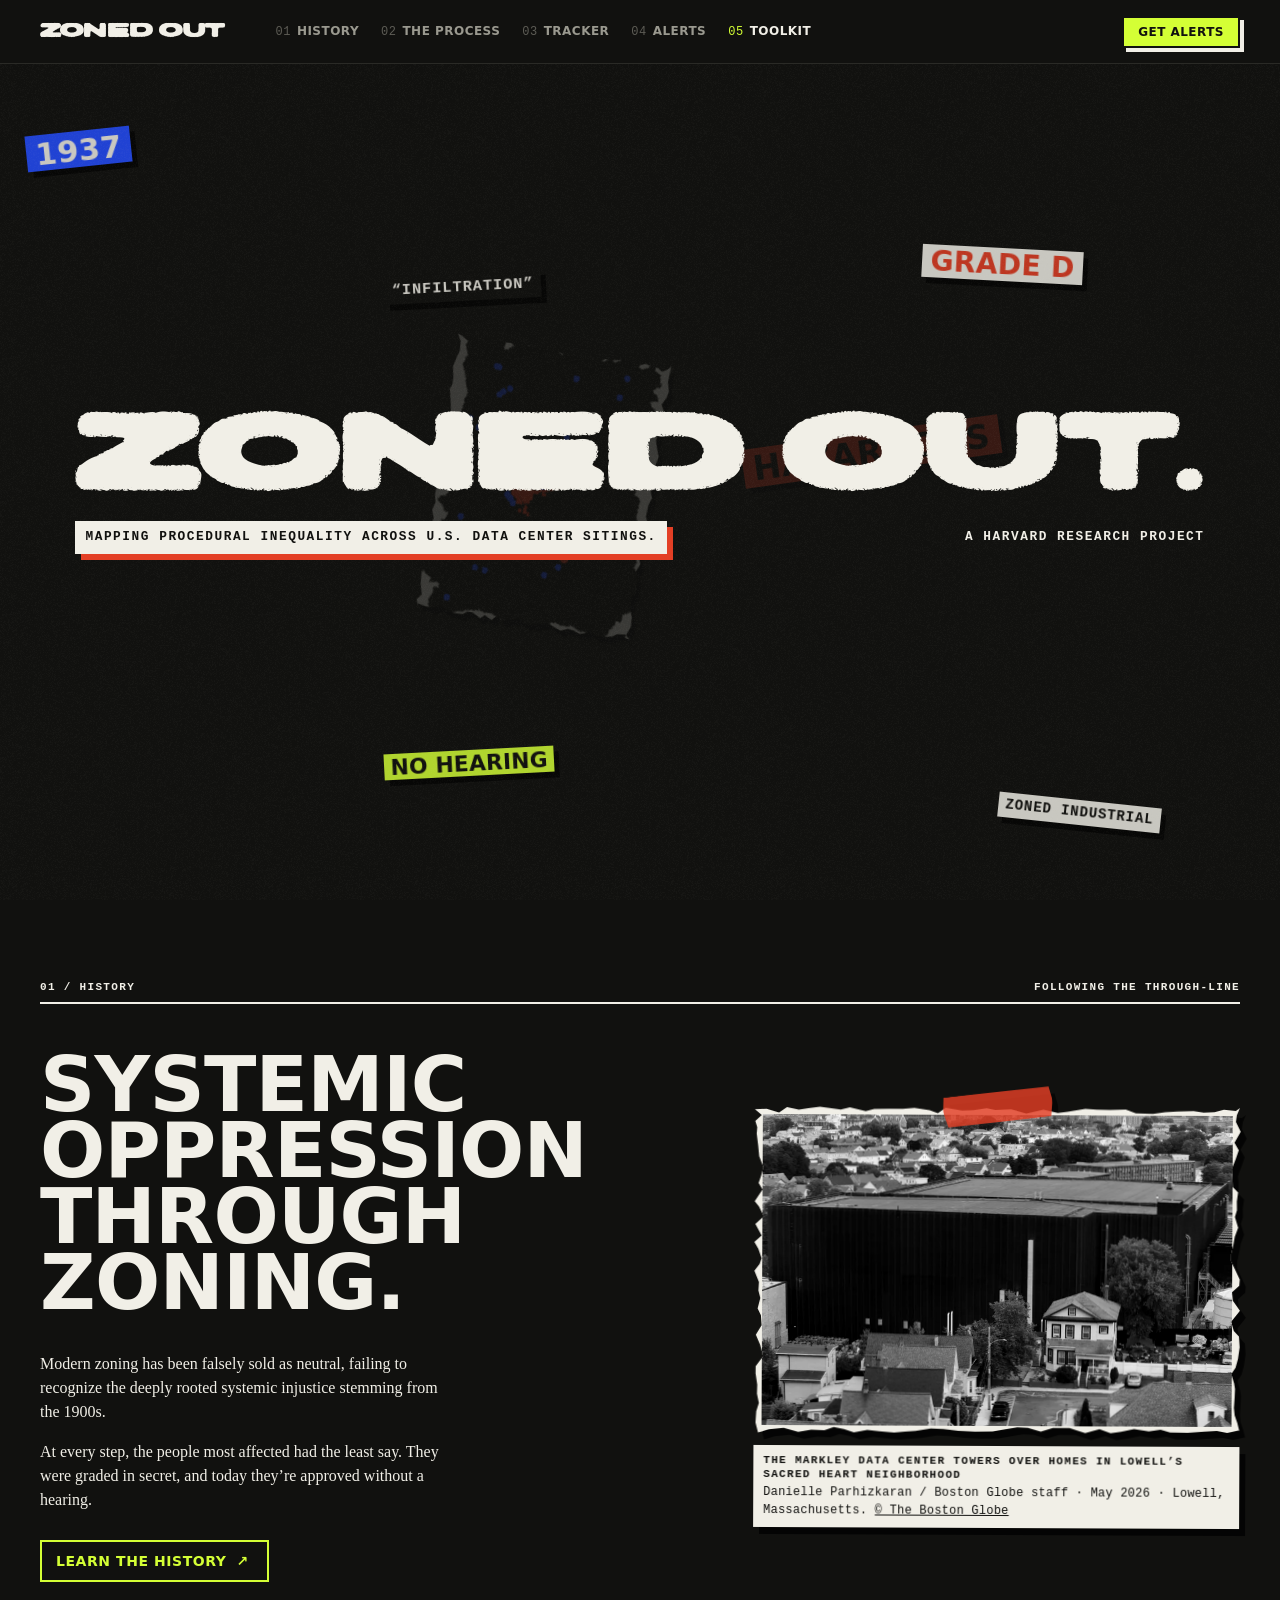
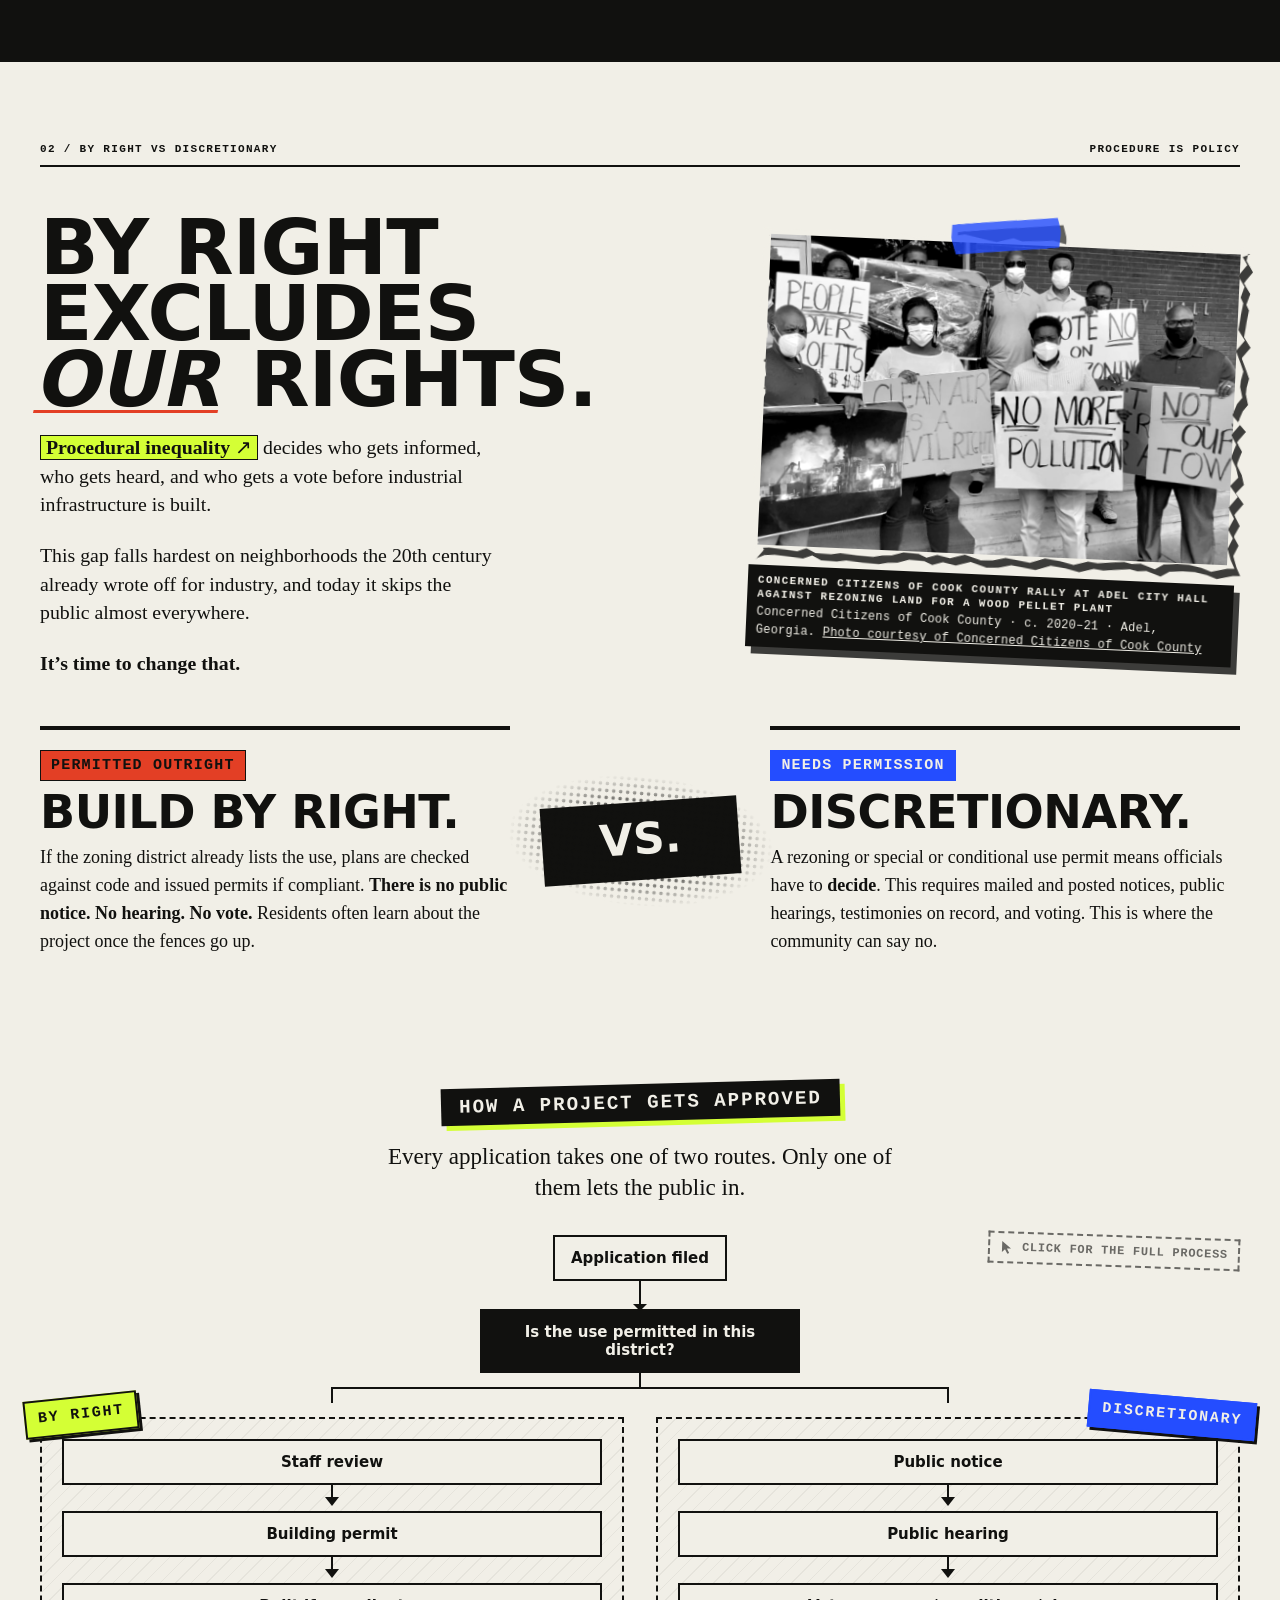
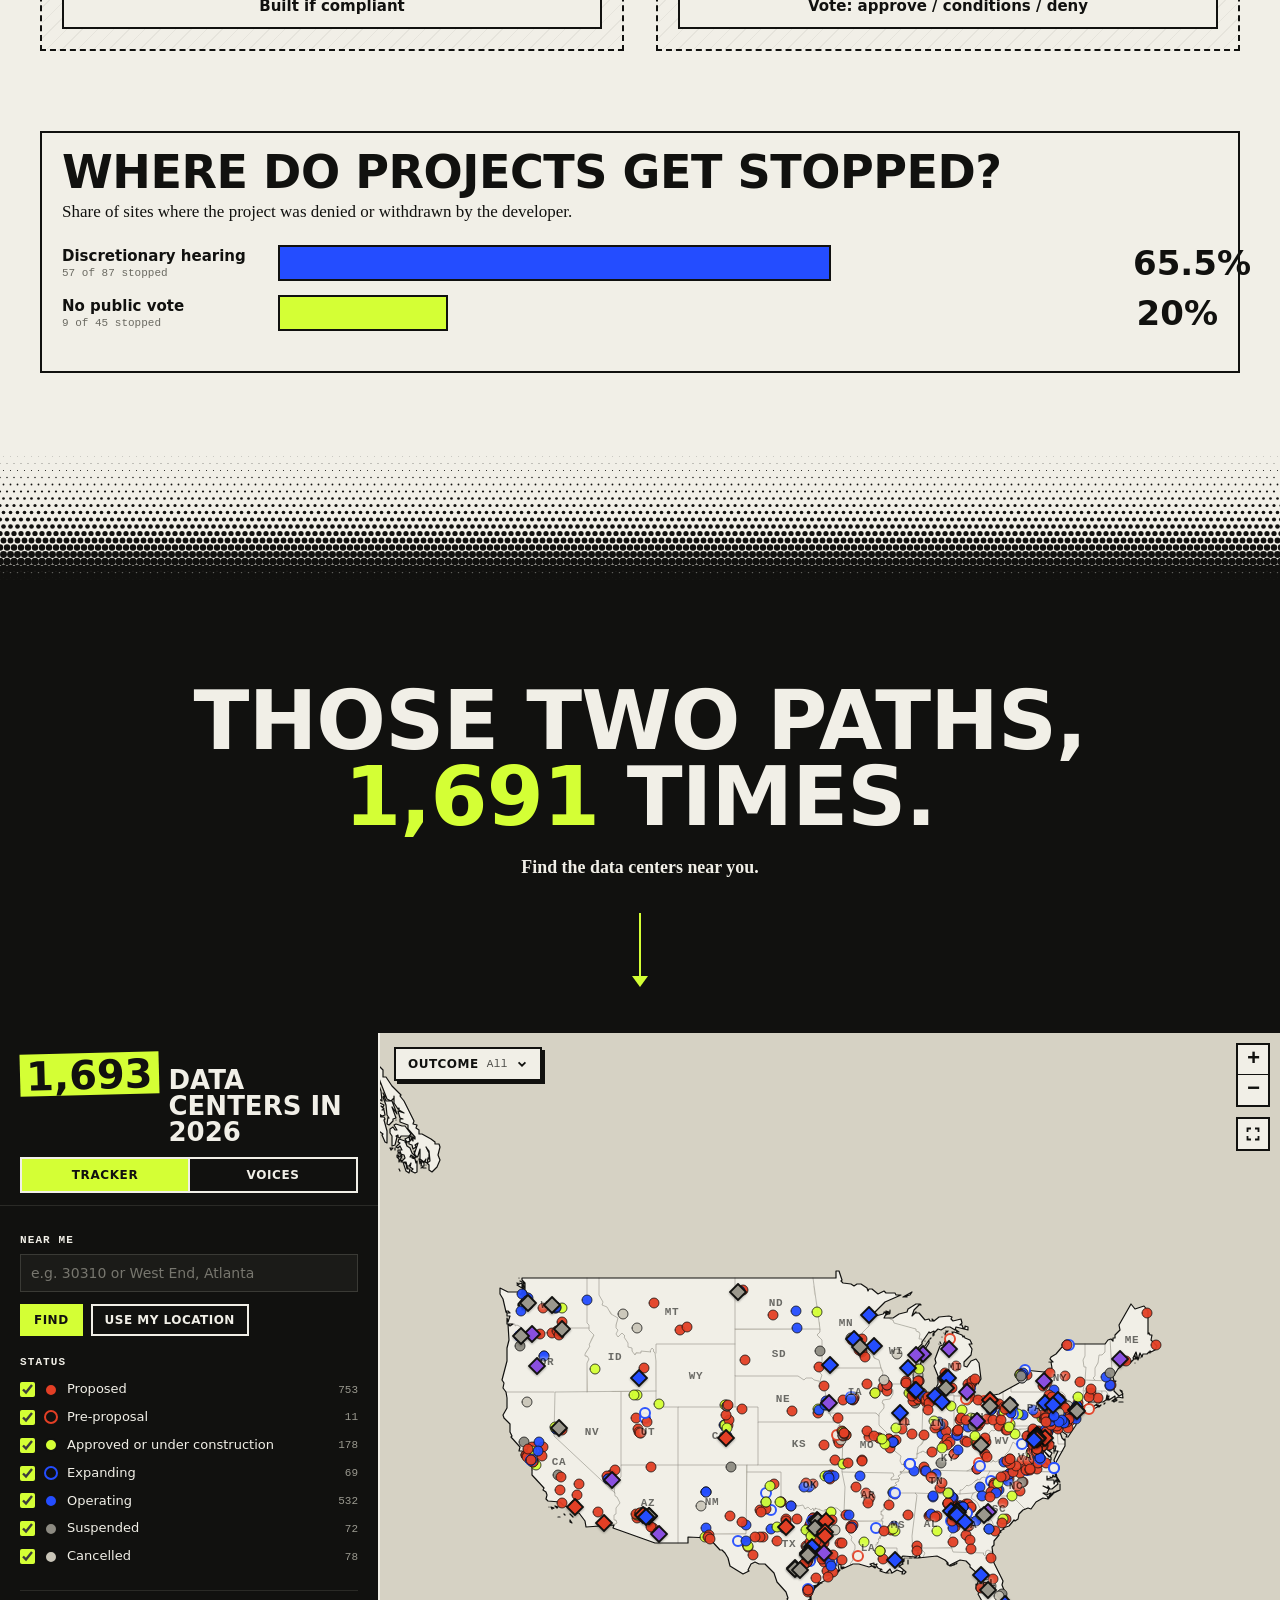
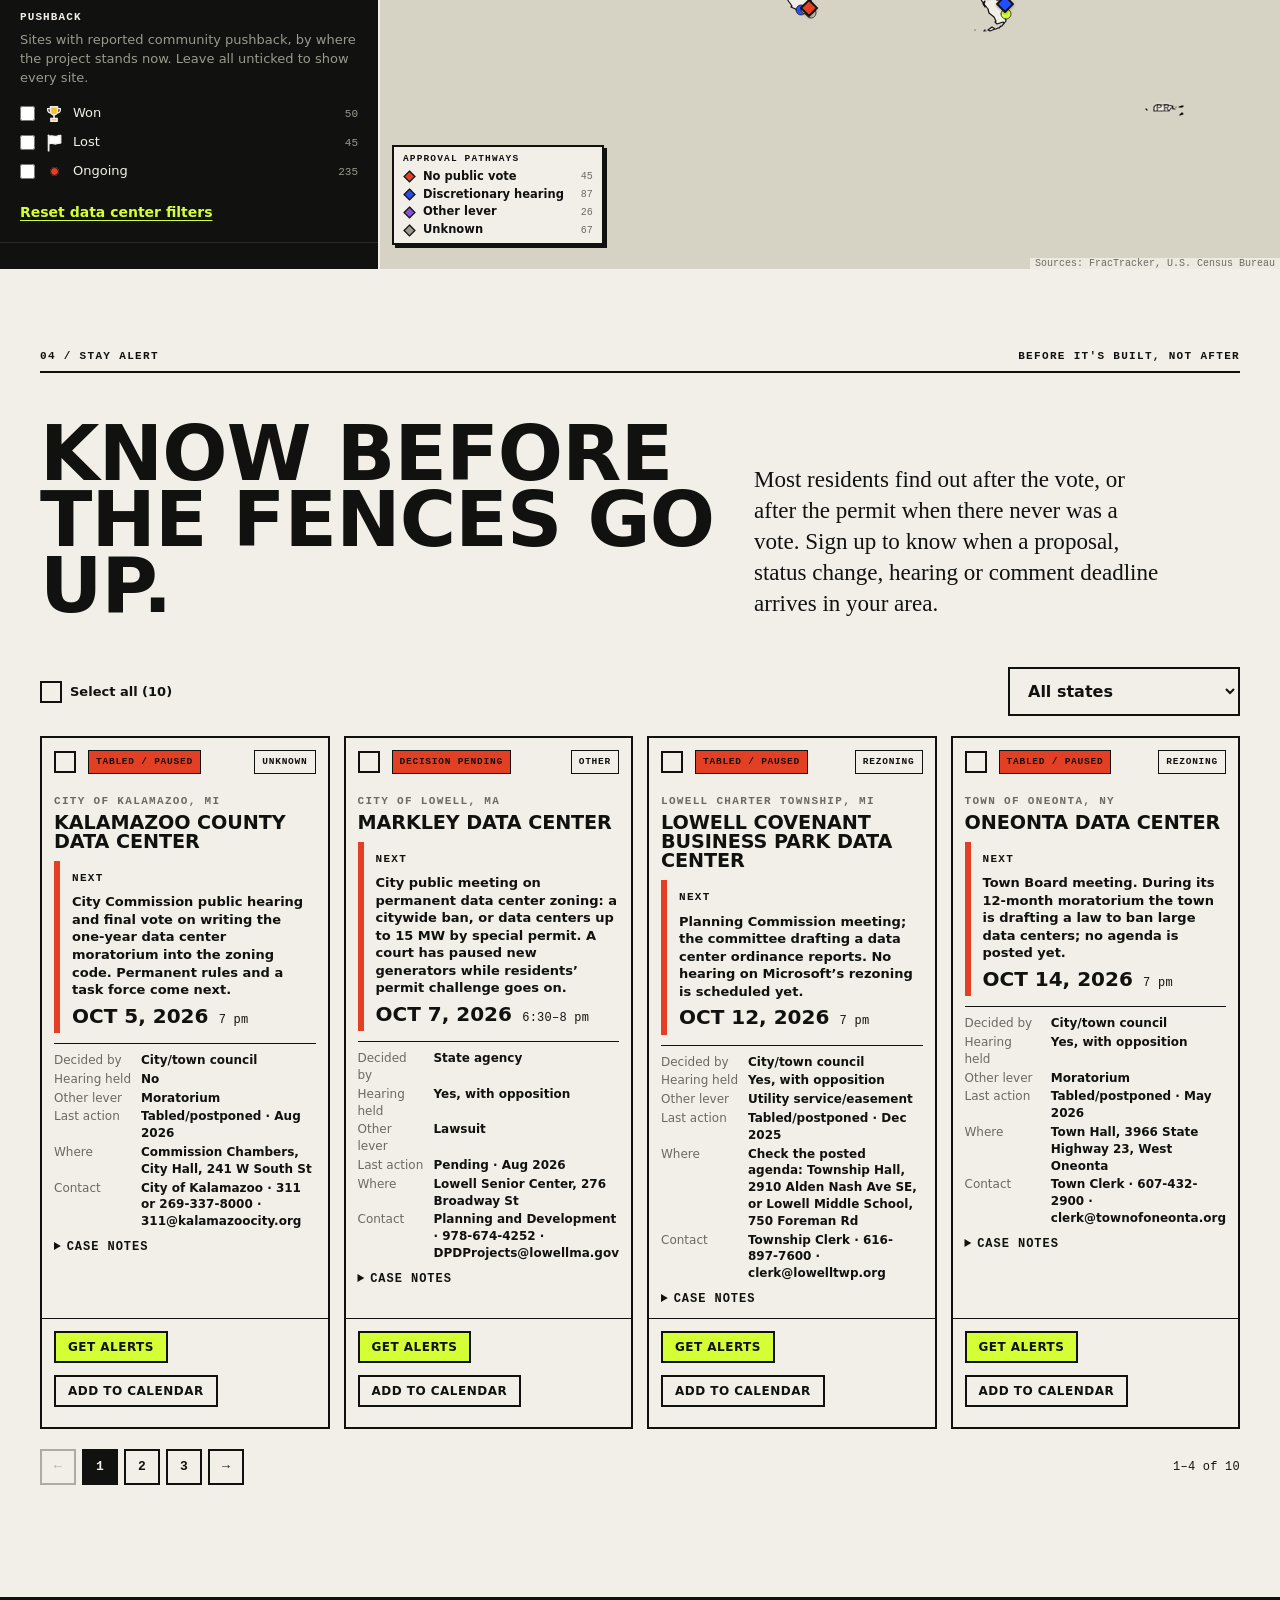
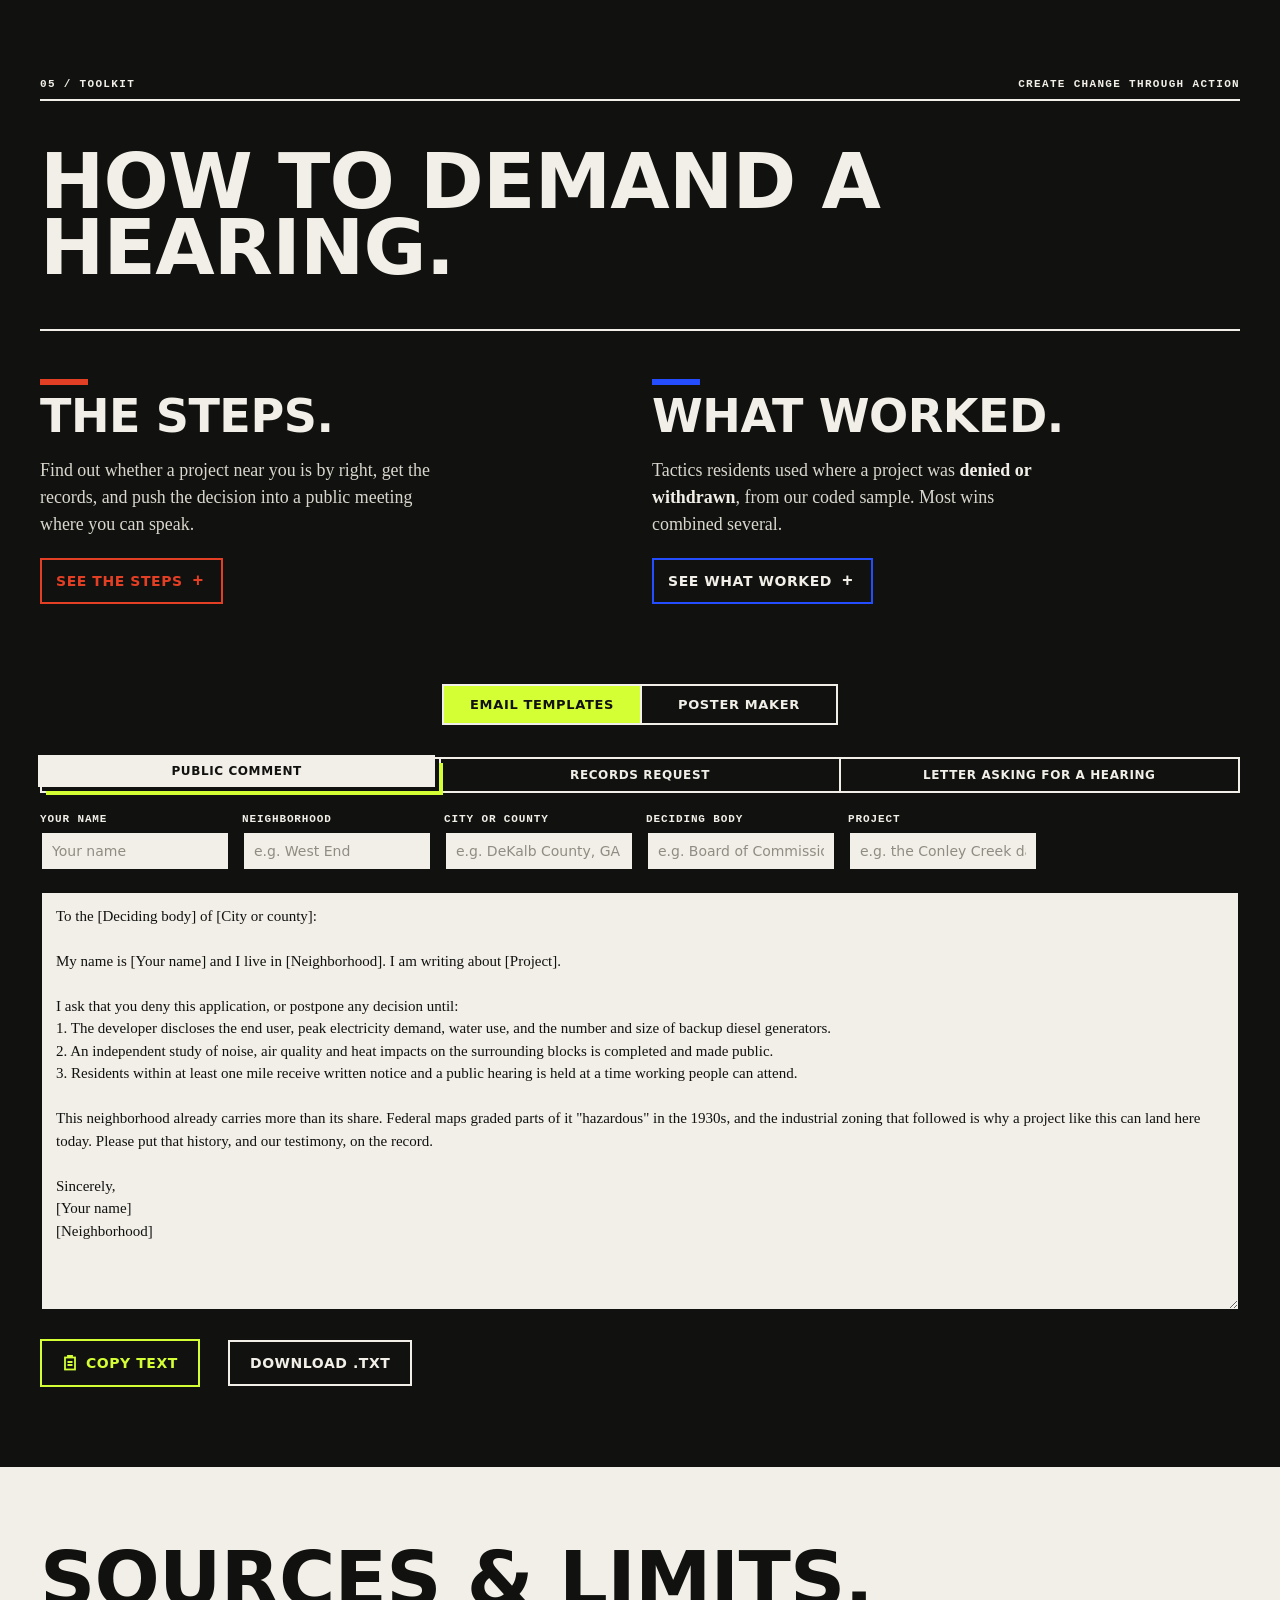
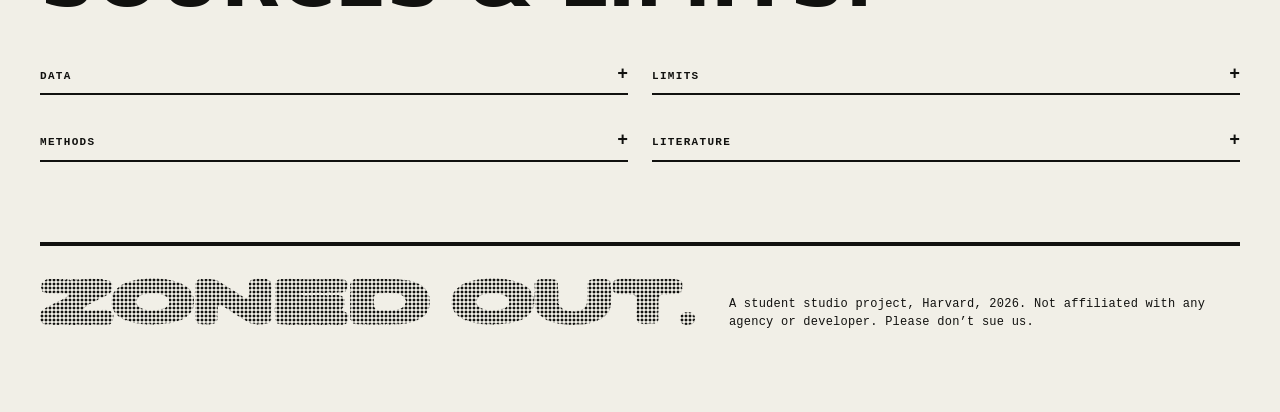
==== commit 4e9b2b62: "Live poster maps placed per layout; split-field headline on the diagonal Co-Authored-By: Claude Opus" ====
--- a/index.html
+++ b/index.html
@@ -11,7 +11,7 @@
   <link rel="preconnect" href="https://fonts.gstatic.com" crossorigin />
   <link href="https://fonts.googleapis.com/css2?family=Archivo:wdth,wght@62..125,400..900&family=Archivo+Black&family=IBM+Plex+Mono:wght@400;600&family=Source+Serif+4:ital,opsz,wght@0,8..60,400..700;1,8..60,400..600&display=swap" rel="stylesheet" />
   <link rel="preload" href="/fonts/DirtyStains.ttf" as="font" type="font/ttf" crossorigin />
-  <script type="module" crossorigin src="/assets/main-OFcjTt49.js"></script>
+  <script type="module" crossorigin src="/assets/main-3aBKnW6l.js"></script>
   <link rel="modulepreload" crossorigin href="/assets/sections-DCWMnVgR.js">
   <link rel="modulepreload" crossorigin href="/assets/reveal-BGnDgJKr.js">
   <link rel="stylesheet" crossorigin href="/assets/sections-B3e599IQ.css">
